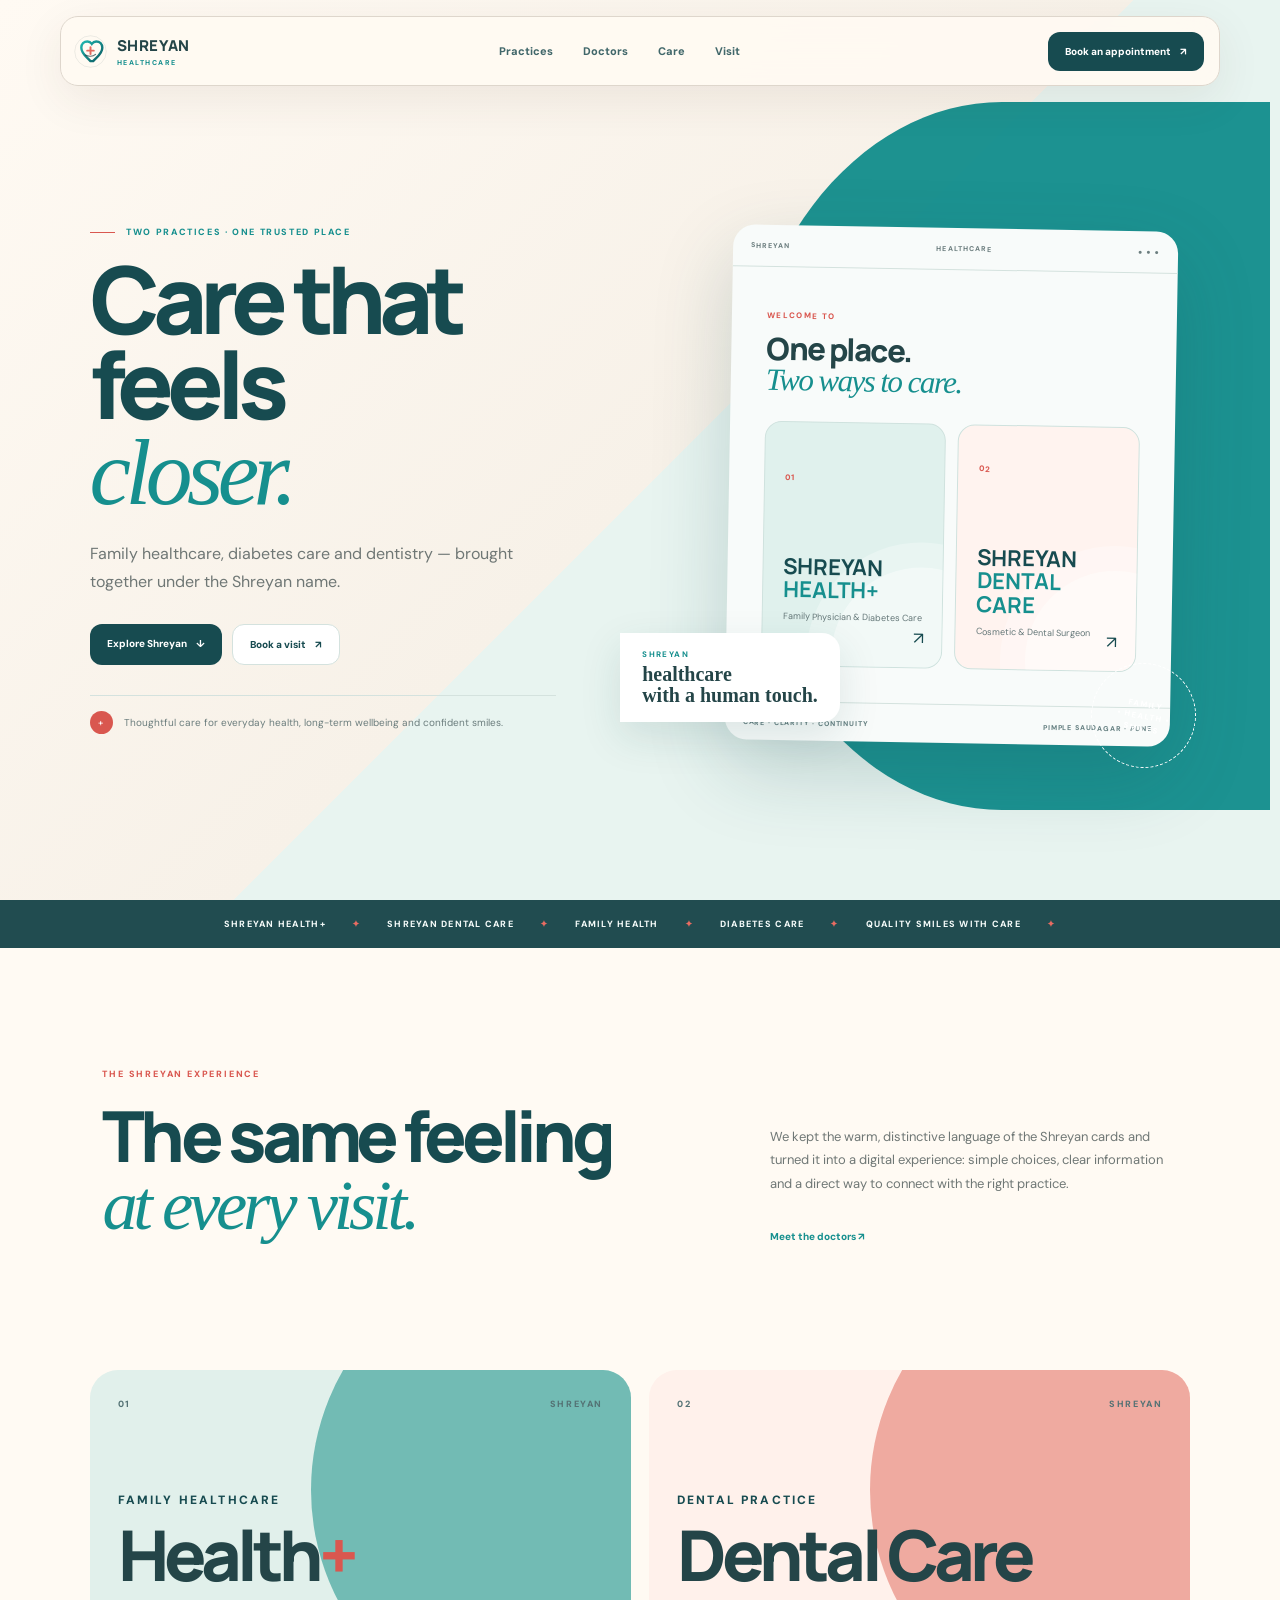
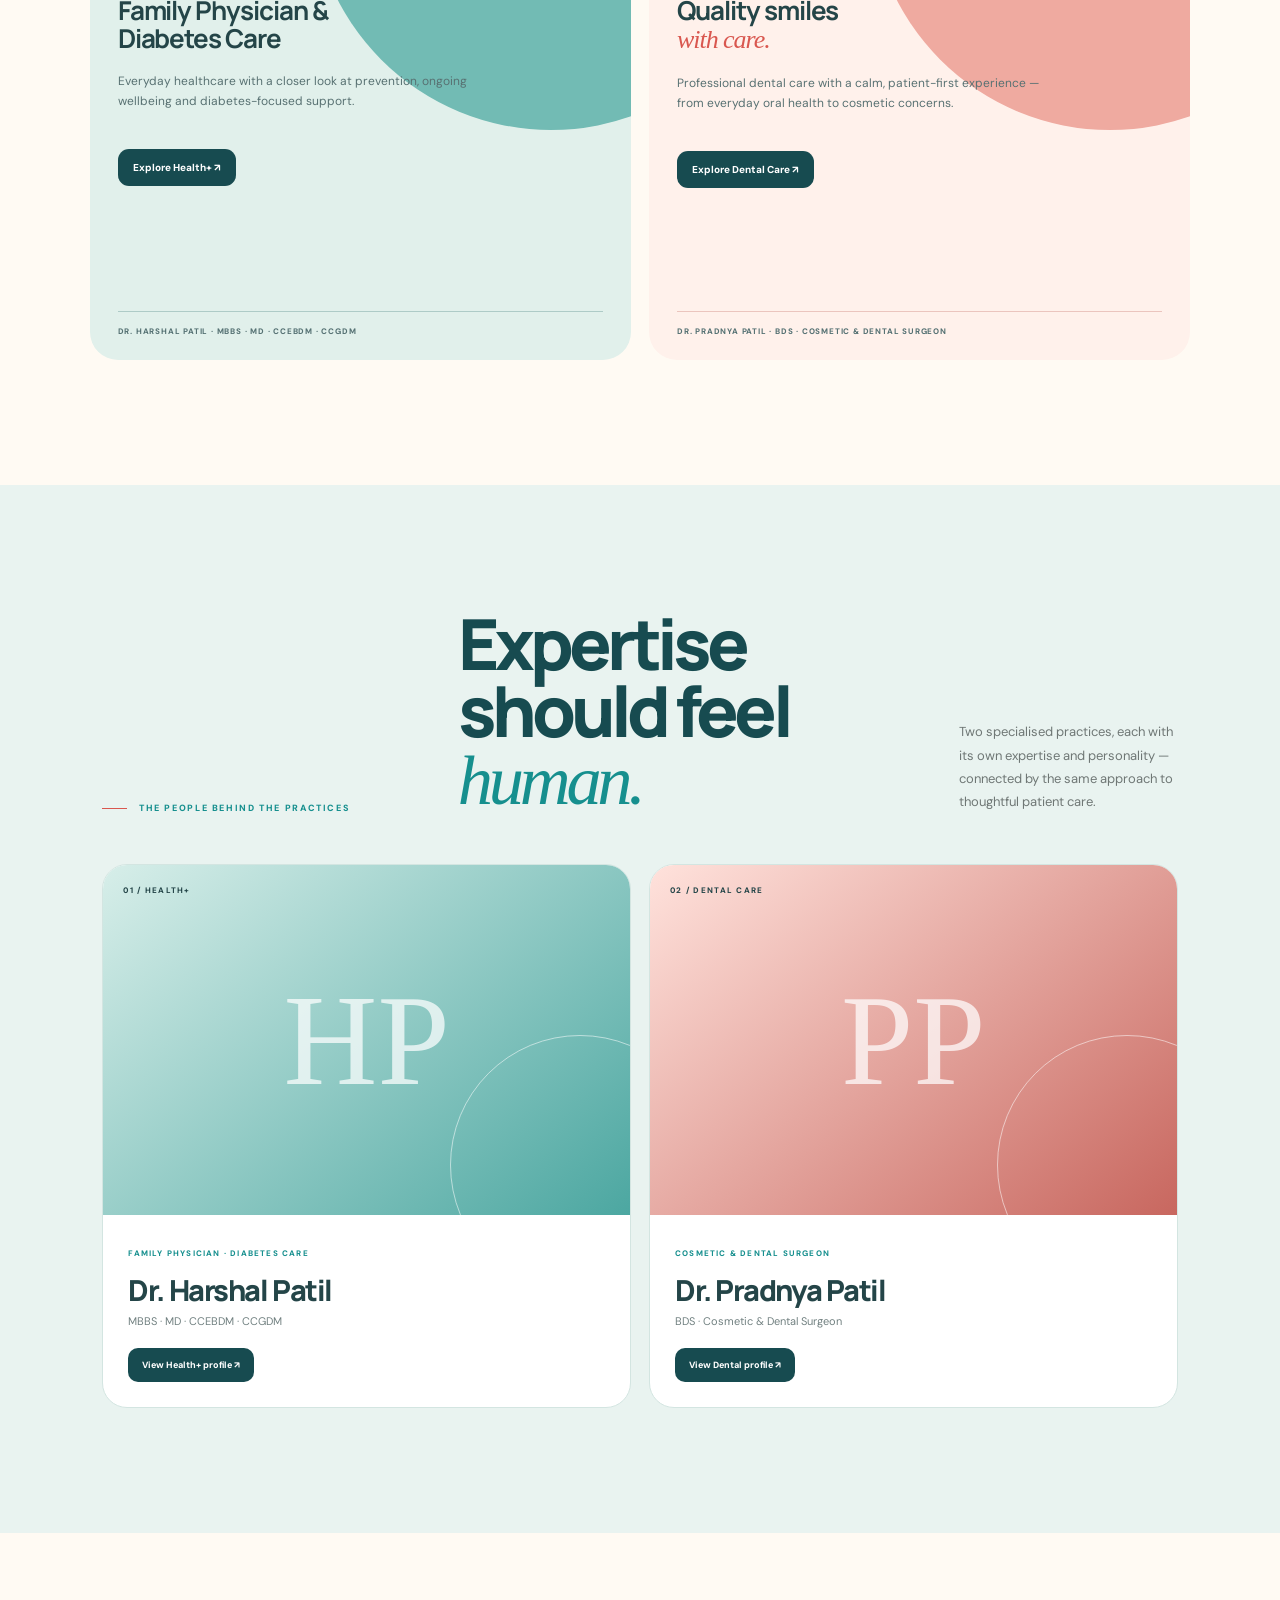
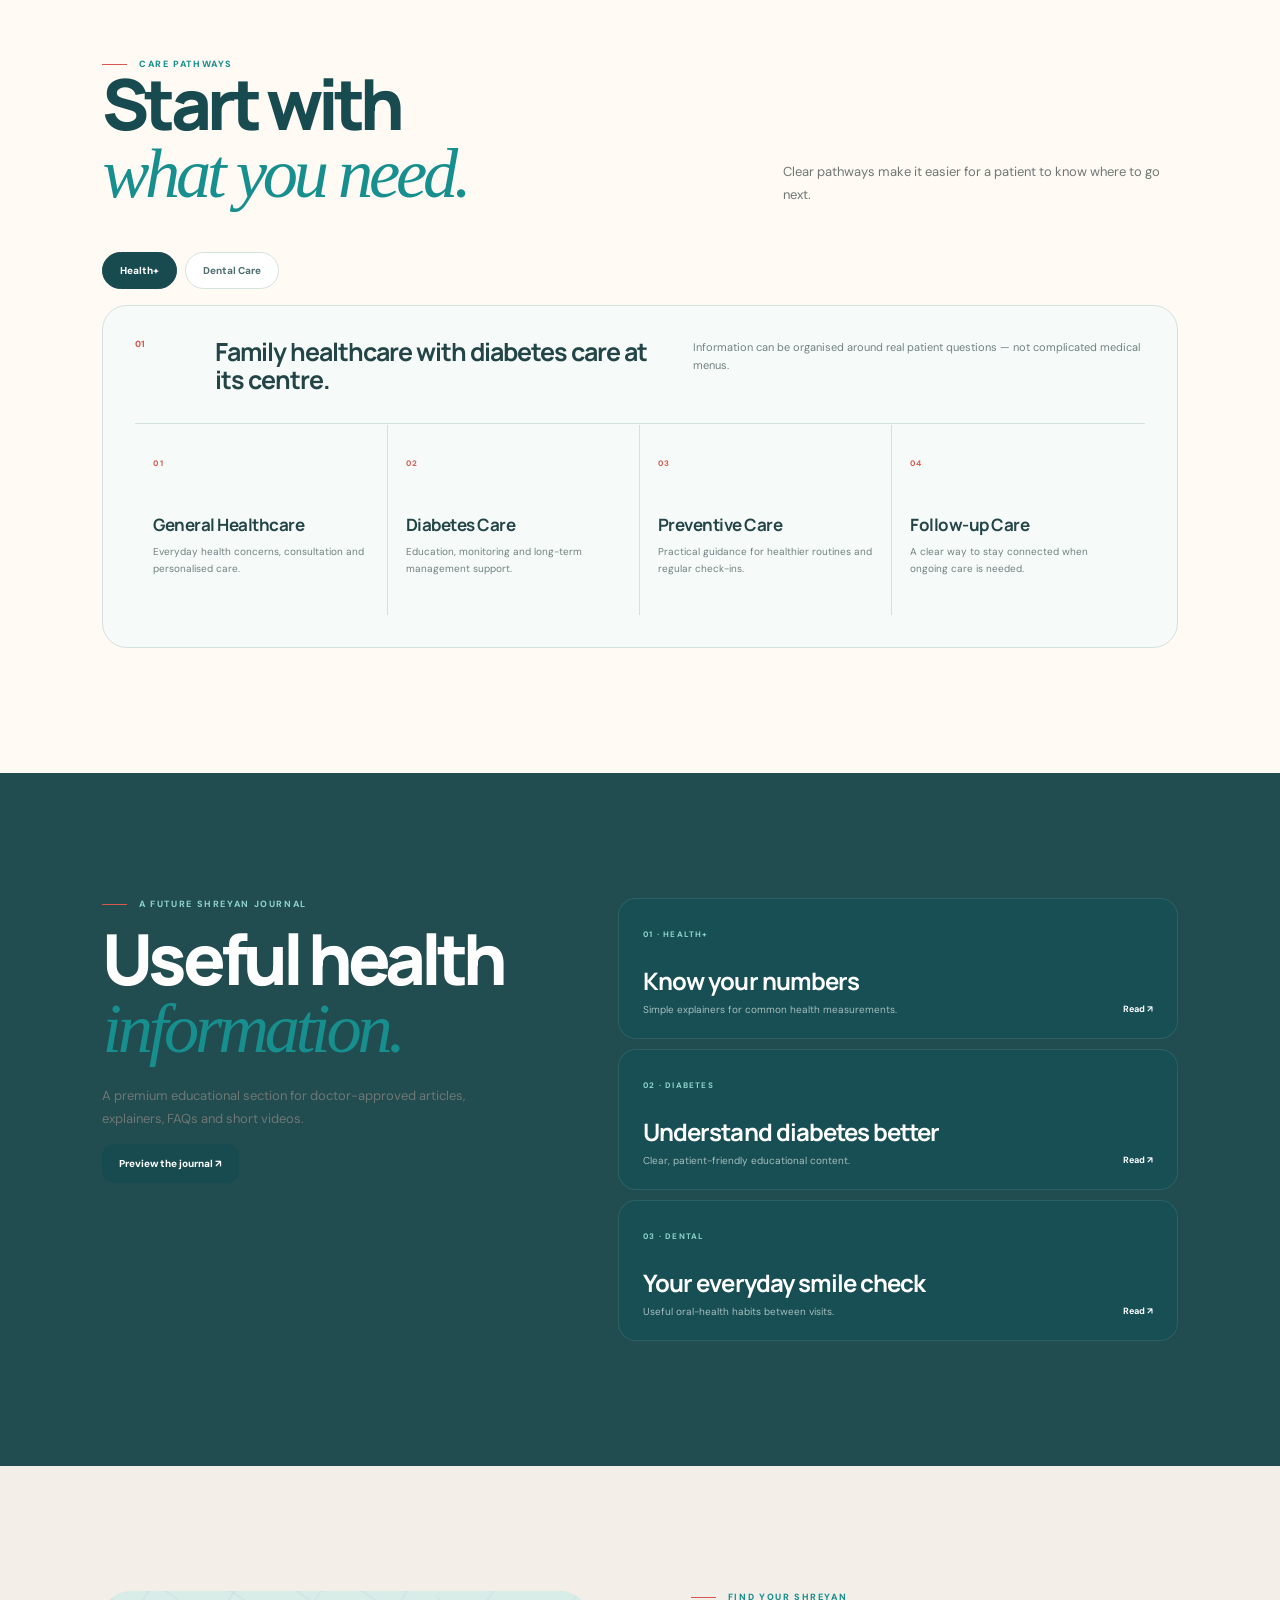
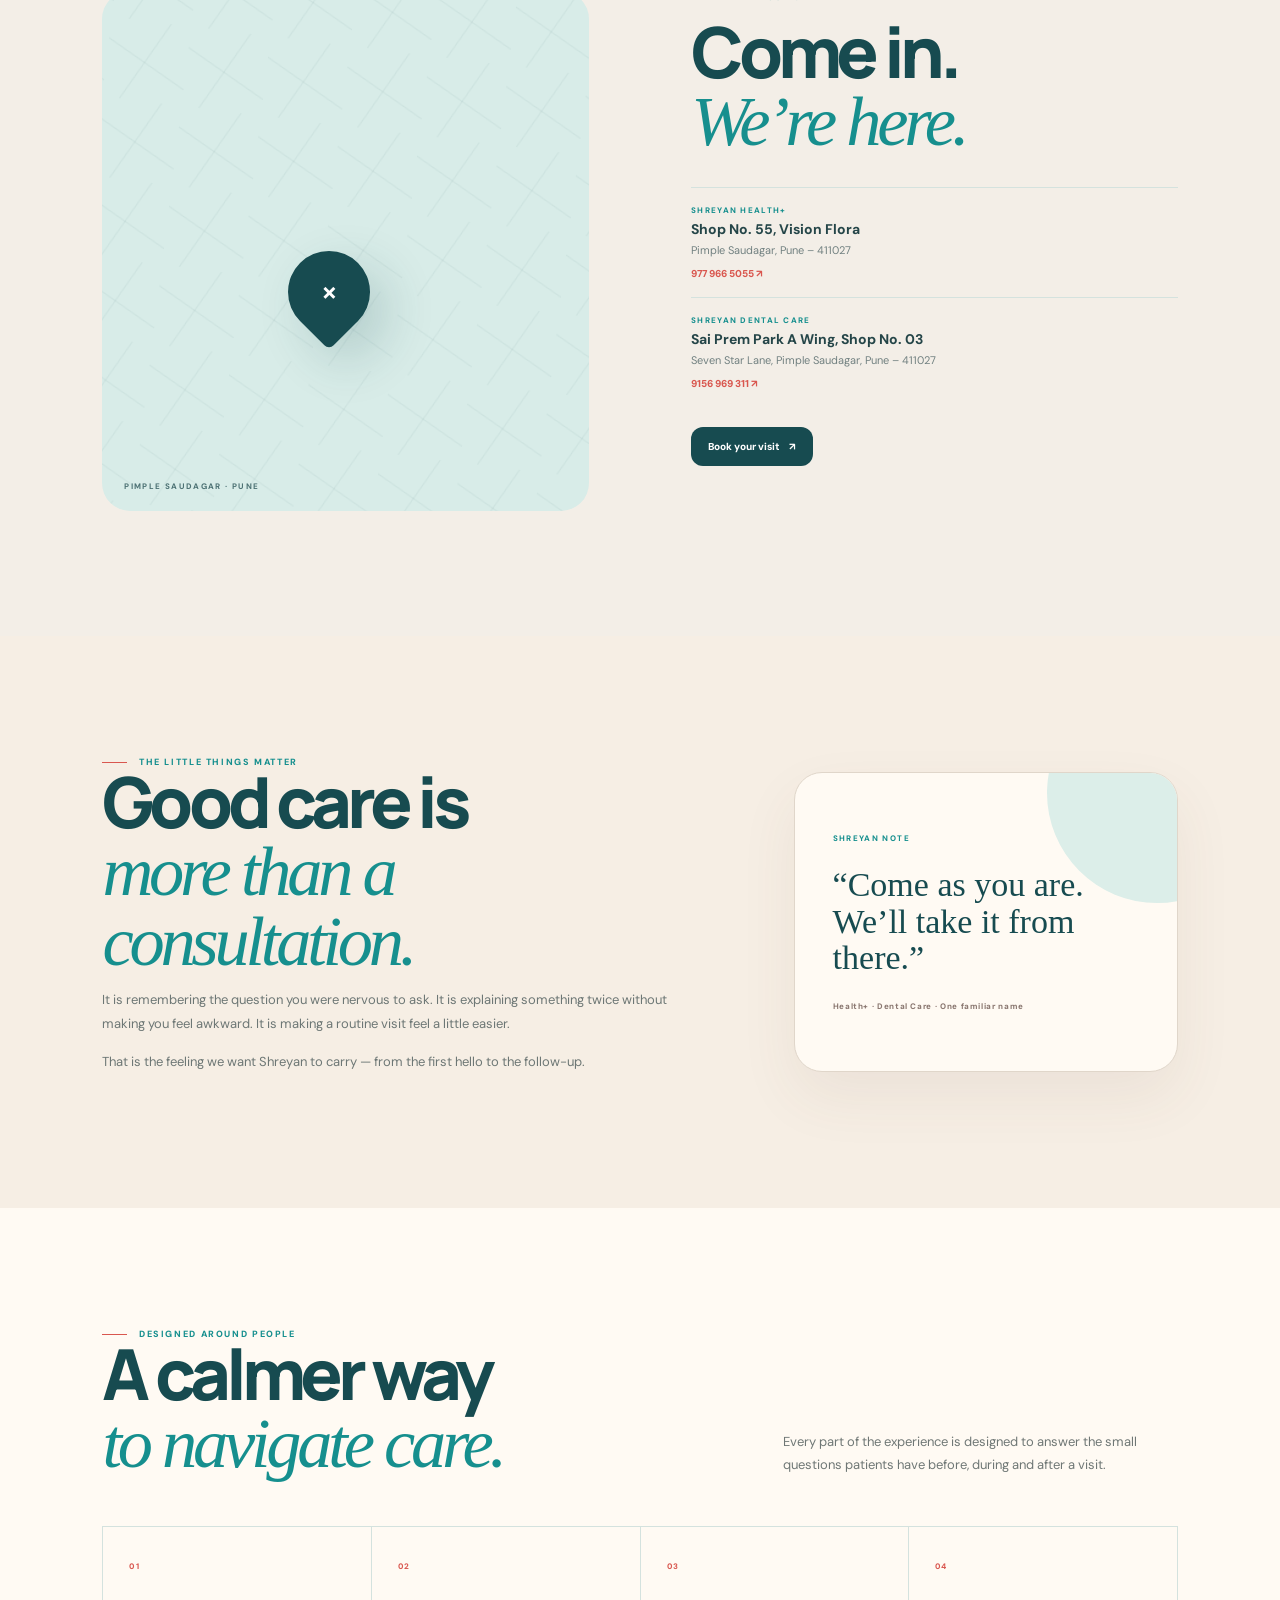
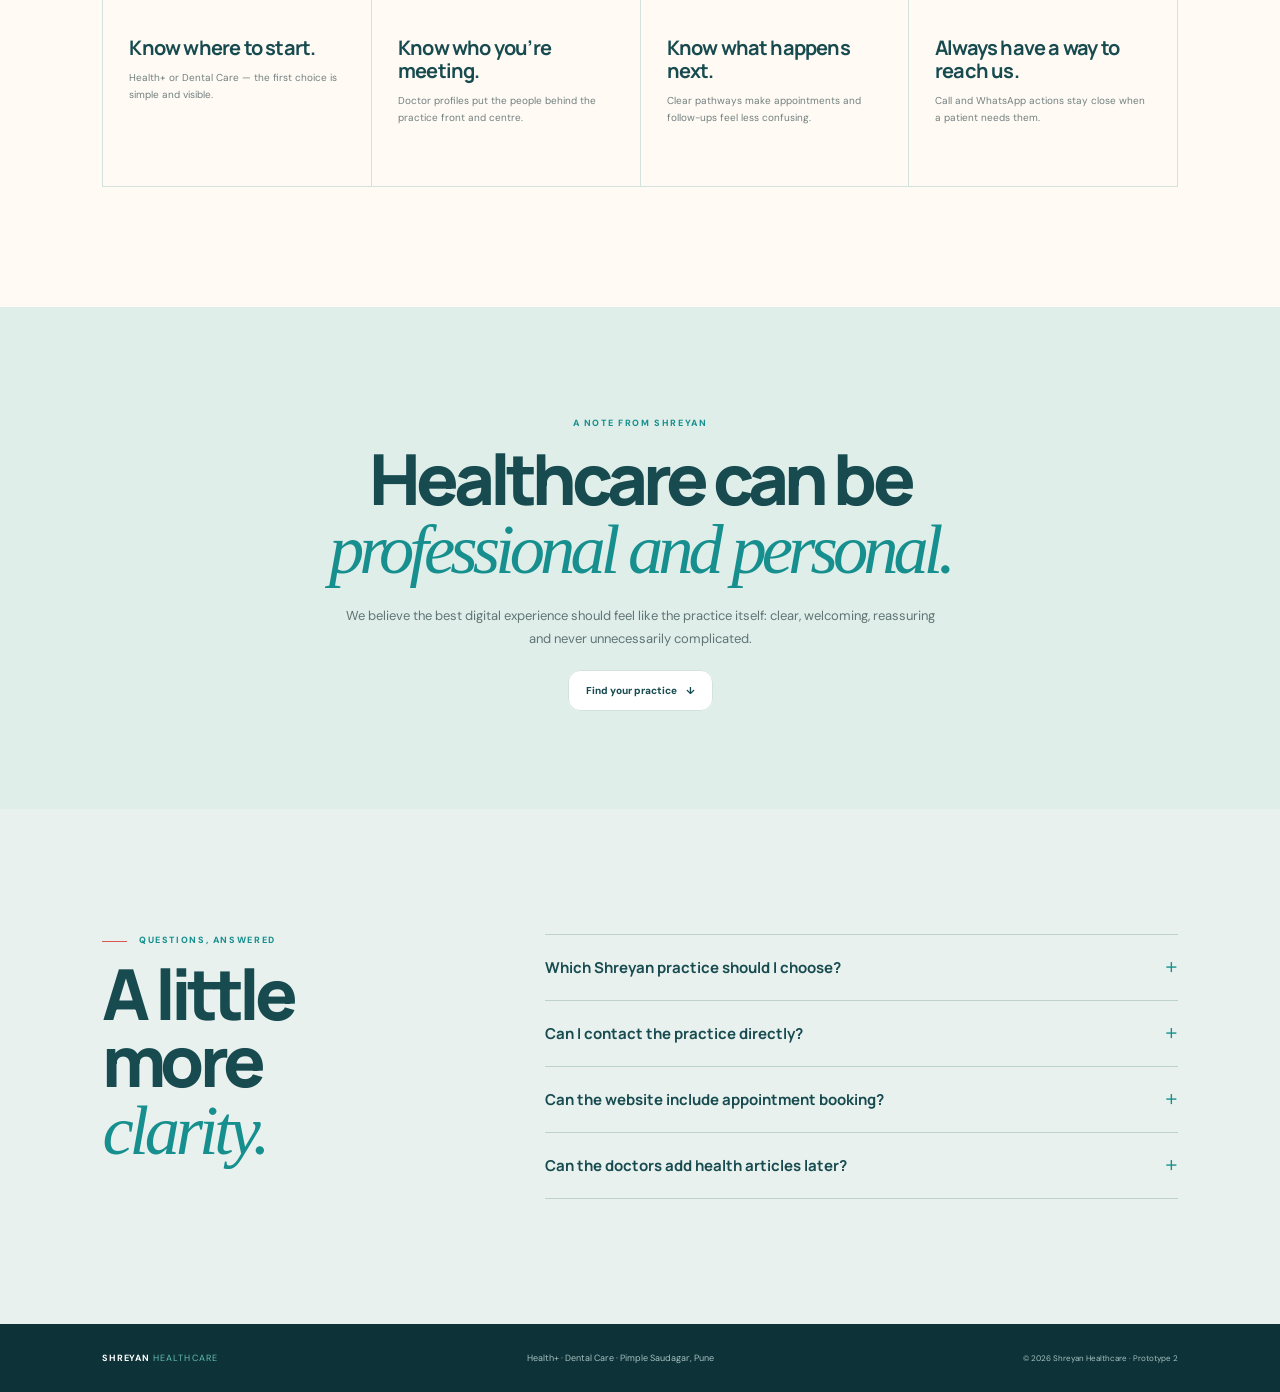
==== index.html @ be86847d "Add files via upload" ====
<!doctype html>
<html lang="en">
<head>
<meta charset="utf-8">
<meta name="viewport" content="width=device-width,initial-scale=1">
<title>Shreyan Healthcare — Health+ & Dental Care</title>
<meta name="description" content="Shreyan Health+ and Shreyan Dental Care — connected care for families.">
<link rel="preconnect" href="https://fonts.googleapis.com">
<link rel="preconnect" href="https://fonts.gstatic.com" crossorigin>
<link href="https://fonts.googleapis.com/css2?family=DM+Sans:wght@400;500;600;700&family=Manrope:wght@500;600;700;800&display=swap" rel="stylesheet">
<link rel="stylesheet" href="styles.css">
<style>
.warm-story{padding:120px 8vw;background:#f6eee4}
.warm-grid{display:grid;grid-template-columns:1.2fr .8fr;gap:9vw;align-items:center;max-width:1200px;margin:auto}
.warm-copy p{max-width:580px;color:#6d7775;font-size:13px;line-height:1.9}
.warm-note{background:#fffaf3;border:1px solid #e0d6ca;border-radius:28px;padding:38px;min-height:300px;display:flex;flex-direction:column;justify-content:center;box-shadow:0 25px 60px #634a3512;position:relative;overflow:hidden}
.warm-note:after{content:"";position:absolute;width:220px;height:220px;border-radius:50%;right:-90px;top:-90px;background:#dceee9}
.warm-note span,.warm-note small{position:relative;z-index:1;font-size:8px;letter-spacing:.17em;font-weight:800;color:var(--teal)}
.warm-note strong{position:relative;z-index:1;font:500 34px/1.08 Georgia,serif;color:var(--deep);margin:24px 0}
.warm-note small{color:#8a7770;letter-spacing:.08em}
.moments{padding:120px 8vw;background:#fffaf3}
.moment-grid{display:grid;grid-template-columns:repeat(4,1fr);margin-top:50px;border-top:1px solid var(--line);border-left:1px solid var(--line)}
.moment{min-height:260px;padding:26px;border-right:1px solid var(--line);border-bottom:1px solid var(--line);transition:.3s}
.moment:hover{background:#f2f8f5;transform:translateY(-4px)}
.moment span{font-size:8px;color:var(--red);font-weight:800;letter-spacing:.15em}
.moment h3{font:700 20px/1.15 Manrope;letter-spacing:-.04em;margin:62px 0 10px;color:var(--deep)}
.moment p{font-size:10px;line-height:1.7;color:var(--muted);margin:0}
.promise{padding:110px 8vw;background:#dfeee9}
.promise-inner{max-width:900px;margin:auto;text-align:center}
.promise h2{font:800 clamp(44px,5.5vw,72px)/.96 Manrope;letter-spacing:-.07em;color:var(--deep);margin:16px 0 20px}
.promise h2 em{font-family:Georgia,serif;font-weight:400;color:var(--teal)}
.promise p{max-width:590px;margin:0 auto 28px;color:#607574;line-height:1.8;font-size:13px}
@media(max-width:900px){.warm-grid,.moment-grid{grid-template-columns:1fr}.moment-grid{border-right:0}.moment{min-height:210px}.moment h3{margin-top:40px}}
@media(max-width:560px){.warm-story,.moments,.promise{padding:85px 6vw}.warm-note{padding:28px}.warm-note strong{font-size:28px}}
</style></head>
<body>
<div class="scrollbar" id="scrollbar"></div>

<header class="nav">
  <a class="brand" href="#home">
    <img src="assets/shreyan-mark.svg" alt="">
    <span><strong>SHREYAN</strong><small>HEALTHCARE</small></span>
  </a>
  <nav class="navlinks">
    <a href="#practices">Practices</a><a href="#about">Doctors</a><a href="#care">Care</a><a href="#visit">Visit</a>
  </nav>
  <button class="navbook" onclick="openBooking()">Book an appointment <span>↗</span></button>
  <button class="hamb" onclick="toggleMenu()">☰</button>
</header>

<main id="home">

<section class="hero">
  <div class="hero-copy reveal">
    <div class="eyebrow"><i></i> TWO PRACTICES · ONE TRUSTED PLACE</div>
    <h1>Care that feels<br><em>closer.</em></h1>
    <p class="hero-lede">Family healthcare, diabetes care and dentistry — brought together under the Shreyan name.</p>
    <div class="hero-actions">
      <a class="btn primary" href="#practices">Explore Shreyan <span>↓</span></a>
      <button class="btn secondary" onclick="openBooking()">Book a visit <span>↗</span></button>
    </div>
    <div class="hero-note"><span>+</span> Thoughtful care for everyday health, long-term wellbeing and confident smiles.</div>
  </div>

  <div class="hero-art reveal">
    <div class="teal-arch"></div>
    <div class="clinic-window">
      <div class="window-top"><span>SHREYAN</span><span>HEALTHCARE</span><span>● ● ●</span></div>
      <div class="window-body">
        <div class="window-heading">
          <small>WELCOME TO</small>
          <h2>One place.<br><em>Two ways to care.</em></h2>
        </div>
        <div class="mini-choice">
          <button onclick="openPractice('health')" class="mini-card health">
            <span class="number">01</span><b>SHREYAN<br><strong>HEALTH+</strong></b>
            <small>Family Physician & Diabetes Care</small><i>↗</i>
          </button>
          <button onclick="openPractice('dental')" class="mini-card dental">
            <span class="number">02</span><b>SHREYAN<br><strong>DENTAL CARE</strong></b>
            <small>Cosmetic & Dental Surgeon</small><i>↗</i>
          </button>
        </div>
      </div>
      <div class="window-foot"><span>CARE · CLARITY · CONTINUITY</span><span>PIMPLE SAUDAGAR · PUNE</span></div>
    </div>
    <div class="arch-label"><span>SHREYAN</span><b>healthcare<br>with a human touch.</b></div>
    <div class="round-stamp">FAMILY<br>• HEALTH •<br>SMILES</div>
  </div>
</section>

<div class="brand-strip">
  <div>SHREYAN HEALTH+</div><b>✦</b><div>SHREYAN DENTAL CARE</div><b>✦</b><div>FAMILY HEALTH</div><b>✦</b><div>DIABETES CARE</div><b>✦</b><div>QUALITY SMILES WITH CARE</div><b>✦</b>
</div>

<section class="intro" id="practices">
  <div class="section-kicker reveal">THE SHREYAN EXPERIENCE</div>
  <div class="intro-grid">
    <h2 class="display reveal">The same feeling<br><em>at every visit.</em></h2>
    <div class="intro-copy reveal">
      <p>We kept the warm, distinctive language of the Shreyan cards and turned it into a digital experience: simple choices, clear information and a direct way to connect with the right practice.</p>
      <a href="#about" class="text-link">Meet the doctors <span>↗</span></a>
    </div>
  </div>
</section>

<section class="practice-section">
  <div class="practice-grid">
    <article class="practice-card health reveal">
      <div class="practice-shape"></div>
      <div class="practice-top"><span>01</span><span>SHREYAN</span></div>
      <div class="practice-content">
        <p class="eyebrow">FAMILY HEALTHCARE</p>
        <h2>Health<span>+</span></h2>
        <h3>Family Physician &amp;<br>Diabetes Care</h3>
        <p>Everyday healthcare with a closer look at prevention, ongoing wellbeing and diabetes-focused support.</p>
        <button class="card-link" onclick="openPractice('health')">Explore Health+ <span>↗</span></button>
      </div>
      <div class="practice-footer">DR. HARSHAL PATIL · MBBS · MD · CCEBDM · CCGDM</div>
    </article>

    <article class="practice-card dental reveal">
      <div class="practice-shape"></div>
      <div class="practice-top"><span>02</span><span>SHREYAN</span></div>
      <div class="practice-content">
        <p class="eyebrow">DENTAL PRACTICE</p>
        <h2>Dental Care</h2>
        <h3>Quality smiles<br><em>with care.</em></h3>
        <p>Professional dental care with a calm, patient-first experience — from everyday oral health to cosmetic concerns.</p>
        <button class="card-link" onclick="openPractice('dental')">Explore Dental Care <span>↗</span></button>
      </div>
      <div class="practice-footer">DR. PRADNYA PATIL · BDS · COSMETIC &amp; DENTAL SURGEON</div>
    </article>
  </div>
</section>

<section class="about" id="about">
  <div class="about-head reveal">
    <div class="eyebrow"><i></i> THE PEOPLE BEHIND THE PRACTICES</div>
    <h2 class="display">Expertise should feel<br><em>human.</em></h2>
    <p>Two specialised practices, each with its own expertise and personality — connected by the same approach to thoughtful patient care.</p>
  </div>
  <div class="doctor-grid">
    <article class="doctor reveal">
      <div class="doctor-art health-art"><span>01 / HEALTH+</span><strong>HP</strong><div class="curve"></div></div>
      <div class="doctor-body">
        <small>FAMILY PHYSICIAN · DIABETES CARE</small>
        <h3>Dr. Harshal Patil</h3>
        <p>MBBS · MD · CCEBDM · CCGDM</p>
        <button onclick="openPractice('health')">View Health+ profile ↗</button>
      </div>
    </article>
    <article class="doctor reveal">
      <div class="doctor-art dental-art"><span>02 / DENTAL CARE</span><strong>PP</strong><div class="curve"></div></div>
      <div class="doctor-body">
        <small>COSMETIC &amp; DENTAL SURGEON</small>
        <h3>Dr. Pradnya Patil</h3>
        <p>BDS · Cosmetic &amp; Dental Surgeon</p>
        <button onclick="openPractice('dental')">View Dental profile ↗</button>
      </div>
    </article>
  </div>
</section>

<section class="care" id="care">
  <div class="section-head reveal">
    <div><div class="eyebrow"><i></i> CARE PATHWAYS</div><h2 class="display">Start with<br><em>what you need.</em></h2></div>
    <p>Clear pathways make it easier for a patient to know where to go next.</p>
  </div>
  <div class="care-tabs reveal">
    <button class="active" onclick="switchCare('health',this)">Health+</button>
    <button onclick="switchCare('dental',this)">Dental Care</button>
  </div>
  <div class="care-panel active" id="healthCare">
    <div class="panel-intro"><span>01</span><h3>Family healthcare with diabetes care at its centre.</h3><p>Information can be organised around real patient questions — not complicated medical menus.</p></div>
    <div class="services">
      <div><b>01</b><h4>General Healthcare</h4><p>Everyday health concerns, consultation and personalised care.</p></div>
      <div><b>02</b><h4>Diabetes Care</h4><p>Education, monitoring and long-term management support.</p></div>
      <div><b>03</b><h4>Preventive Care</h4><p>Practical guidance for healthier routines and regular check-ins.</p></div>
      <div><b>04</b><h4>Follow-up Care</h4><p>A clear way to stay connected when ongoing care is needed.</p></div>
    </div>
  </div>
  <div class="care-panel" id="dentalCare">
    <div class="panel-intro"><span>02</span><h3>Quality smiles with care.</h3><p>A calm digital space for dental treatments, oral-health education and cosmetic concerns.</p></div>
    <div class="services">
      <div><b>01</b><h4>Dental Consultations</h4><p>Professional dental assessment and treatment planning.</p></div>
      <div><b>02</b><h4>Oral Health</h4><p>Simple guidance for hygiene, prevention and everyday care.</p></div>
      <div><b>03</b><h4>Smile Care</h4><p>A dedicated path for patients exploring cosmetic concerns.</p></div>
      <div><b>04</b><h4>Preventive Dentistry</h4><p>Helpful education that encourages proactive dental visits.</p></div>
    </div>
  </div>
</section>

<section class="feature" id="journal">
  <div class="feature-copy reveal">
    <div class="eyebrow"><i></i> A FUTURE SHREYAN JOURNAL</div>
    <h2 class="display">Useful health<br><em>information.</em></h2>
    <p>A premium educational section for doctor-approved articles, explainers, FAQs and short videos.</p>
    <button class="btn primary" onclick="openArticle()">Preview the journal ↗</button>
  </div>
  <div class="journal-stack reveal">
    <article><span>01 · HEALTH+</span><h3>Know your numbers</h3><p>Simple explainers for common health measurements.</p><b>Read ↗</b></article>
    <article><span>02 · DIABETES</span><h3>Understand diabetes better</h3><p>Clear, patient-friendly educational content.</p><b>Read ↗</b></article>
    <article><span>03 · DENTAL</span><h3>Your everyday smile check</h3><p>Useful oral-health habits between visits.</p><b>Read ↗</b></article>
  </div>
</section>

<section class="visit" id="visit">
  <div class="visit-art reveal">
    <div class="map-lines"></div>
    <div class="pin">+</div>
    <div class="map-caption">PIMPLE SAUDAGAR · PUNE</div>
  </div>
  <div class="visit-copy reveal">
    <div class="eyebrow"><i></i> FIND YOUR SHREYAN</div>
    <h2 class="display">Come in.<br><em>We’re here.</em></h2>
    <div class="address-card"><small>SHREYAN HEALTH+</small><strong>Shop No. 55, Vision Flora</strong><span>Pimple Saudagar, Pune – 411027</span><a href="tel:+919779665055">977 966 5055 ↗</a></div>
    <div class="address-card"><small>SHREYAN DENTAL CARE</small><strong>Sai Prem Park A Wing, Shop No. 03</strong><span>Seven Star Lane, Pimple Saudagar, Pune – 411027</span><a href="tel:+919156969311">9156 969 311 ↗</a></div>
    <button class="btn primary" onclick="openBooking()">Book your visit <span>↗</span></button>
  </div>
</section>


<section class="warm-story">
  <div class="warm-grid">
    <div class="warm-copy reveal">
      <div class="eyebrow"><i></i> THE LITTLE THINGS MATTER</div>
      <h2 class="display">Good care is<br><em>more than a consultation.</em></h2>
      <p>It is remembering the question you were nervous to ask. It is explaining something twice without making you feel awkward. It is making a routine visit feel a little easier.</p>
      <p>That is the feeling we want Shreyan to carry — from the first hello to the follow-up.</p>
    </div>
    <div class="warm-note reveal">
      <span>SHREYAN NOTE</span>
      <strong>“Come as you are.<br>We’ll take it from there.”</strong>
      <small>Health+ · Dental Care · One familiar name</small>
    </div>
  </div>
</section>

<section class="moments">
  <div class="section-head reveal">
    <div><div class="eyebrow"><i></i> DESIGNED AROUND PEOPLE</div><h2 class="display">A calmer way<br><em>to navigate care.</em></h2></div>
    <p>Every part of the experience is designed to answer the small questions patients have before, during and after a visit.</p>
  </div>
  <div class="moment-grid">
    <article class="moment reveal"><span>01</span><h3>Know where to start.</h3><p>Health+ or Dental Care — the first choice is simple and visible.</p></article>
    <article class="moment reveal"><span>02</span><h3>Know who you’re meeting.</h3><p>Doctor profiles put the people behind the practice front and centre.</p></article>
    <article class="moment reveal"><span>03</span><h3>Know what happens next.</h3><p>Clear pathways make appointments and follow-ups feel less confusing.</p></article>
    <article class="moment reveal"><span>04</span><h3>Always have a way to reach us.</h3><p>Call and WhatsApp actions stay close when a patient needs them.</p></article>
  </div>
</section>

<section class="promise">
  <div class="promise-inner reveal">
    <div class="eyebrow">A NOTE FROM SHREYAN</div>
    <h2>Healthcare can be<br><em>professional and personal.</em></h2>
    <p>We believe the best digital experience should feel like the practice itself: clear, welcoming, reassuring and never unnecessarily complicated.</p>
    <a href="#visit" class="btn secondary">Find your practice <span>↓</span></a>
  </div>
</section>

<section class="faq">
  <div class="faq-head reveal"><div class="eyebrow"><i></i> QUESTIONS, ANSWERED</div><h2 class="display">A little more<br><em>clarity.</em></h2></div>
  <div class="faq-list reveal">
    <button onclick="faq(this)">Which Shreyan practice should I choose?<span>+</span><p>Choose Health+ for family medicine and diabetes-focused care. Choose Dental Care for dental and cosmetic dental concerns.</p></button>
    <button onclick="faq(this)">Can I contact the practice directly?<span>+</span><p>Yes. The final website can use direct call and WhatsApp buttons so patients can connect without searching for contact details.</p></button>
    <button onclick="faq(this)">Can the website include appointment booking?<span>+</span><p>Yes. This prototype is structured so the booking button can later connect to WhatsApp, a booking system or a clinic-managed appointment form.</p></button>
    <button onclick="faq(this)">Can the doctors add health articles later?<span>+</span><p>Absolutely. The Journal section is designed as a scalable educational area for doctor-approved content.</p></button>
  </div>
</section>

<footer>
  <div><strong>SHREYAN</strong><span> HEALTHCARE</span></div>
  <p>Health+ · Dental Care · Pimple Saudagar, Pune</p>
  <small>© 2026 Shreyan Healthcare · Prototype 2</small>
</footer>
</main>

<div class="modal" id="modal" onclick="if(event.target===this)closeModal()">
  <div class="modal-box">
    <button class="close" onclick="closeModal()">×</button>
    <div id="modalContent"></div>
  </div>
</div>
<div class="toast" id="toast"></div>
<script src="app.js"></script>
</body>
</html>
---- styles.css ----
*{box-sizing:border-box}html{scroll-behavior:smooth}body{margin:0;background:#f8fbfa;color:#123e45;font-family:"DM Sans",sans-serif}button,a{font:inherit}button{cursor:pointer}a{text-decoration:none;color:inherit}:root{--teal:#168f8e;--deep:#174b50;--soft:#dff1ed;--mint:#edf8f5;--red:#d9574f;--ink:#244548;--muted:#718080;--line:#d4e2de;--cream:#fffaf3;--sand:#f5eee5;--paper:#fffdf9}.scrollbar{position:fixed;top:0;left:0;height:3px;width:0;background:var(--red);z-index:100}.nav{position:fixed;z-index:50;top:16px;left:50%;transform:translateX(-50%);width:min(1160px,calc(100% - 28px));height:70px;padding:10px 15px 10px 12px;border:1px solid #d8e8e4;background:#ffffffec;backdrop-filter:blur(18px);border-radius:18px;display:flex;align-items:center;justify-content:space-between;box-shadow:0 14px 45px #164c5014}.brand{display:flex;align-items:center;gap:9px}.brand img{width:35px;height:35px}.brand strong{display:block;font:800 15px Manrope;letter-spacing:.04em}.brand small{display:block;font-size:7px;letter-spacing:.22em;color:var(--teal);font-weight:800;margin-top:2px}.navlinks{display:flex;gap:30px;font-size:11px;font-weight:800;color:#41676a}.navlinks a:hover{color:var(--teal)}.navbook,.btn{border:0;border-radius:12px;padding:13px 17px;font-size:10px;font-weight:800}.navbook{background:var(--deep);color:white}.navbook span,.btn span{margin-left:7px}.hamb{display:none;border:0;background:none;font-size:23px;color:var(--deep)}.hero{min-height:100svh;padding:145px 7vw 85px;display:grid;grid-template-columns:.9fr 1.1fr;gap:5vw;align-items:center;overflow:hidden;background:linear-gradient(135deg,#f9fcfb 45%,#eaf6f3 45%)}.eyebrow{font-size:9px;letter-spacing:.18em;font-weight:800;color:var(--teal)}.eyebrow i{display:inline-block;width:25px;height:1px;background:var(--red);vertical-align:middle;margin-right:8px}.hero h1{font:800 clamp(62px,7.3vw,102px)/.91 Manrope;letter-spacing:-.075em;margin:18px 0 25px;color:var(--deep)}h1 em,.display em{font-family:Georgia,serif;font-weight:400;color:var(--teal);letter-spacing:-.06em}.hero-lede{max-width:510px;color:var(--muted);font-size:16px;line-height:1.75}.hero-actions{display:flex;gap:10px;margin-top:28px;flex-wrap:wrap}.primary{background:var(--deep);color:#fff}.secondary{background:#fff;border:1px solid var(--line);color:var(--deep)}.btn:hover,.navbook:hover{transform:translateY(-2px)}.hero-note{margin-top:30px;border-top:1px solid var(--line);padding-top:15px;max-width:470px;font-size:10px;color:#6b7d7d;line-height:1.6}.hero-note span{display:inline-grid;place-items:center;width:23px;height:23px;border-radius:50%;background:var(--red);color:white;margin-right:8px}.hero-art{height:600px;position:relative}.teal-arch{position:absolute;right:-14%;top:-13%;width:94%;height:118%;background:var(--teal);border-radius:50% 0 0 50%;opacity:.97}.clinic-window{position:absolute;right:3%;top:8%;width:78%;height:515px;background:#f8fbfa;border-radius:22px;box-shadow:0 30px 80px #164c5033;overflow:hidden;transform:rotate(1deg)}.window-top{height:42px;padding:0 18px;display:flex;align-items:center;justify-content:space-between;border-bottom:1px solid var(--line);font-size:7px;letter-spacing:.15em;font-weight:800;color:#6c7e7f}.window-body{padding:35px}.window-heading small{font-size:8px;letter-spacing:.17em;color:var(--red);font-weight:800}.window-heading h2{font:800 31px/.98 Manrope;letter-spacing:-.05em;margin:10px 0 25px}.window-heading h2 em{font-family:Georgia,serif;font-weight:400;color:var(--teal)}.mini-choice{display:grid;grid-template-columns:1fr 1fr;gap:12px}.mini-card{min-height:245px;border:1px solid #cfe2de;border-radius:17px;text-align:left;padding:20px;position:relative;overflow:hidden;color:var(--deep)}.mini-card.health{background:#e0f1ed}.mini-card.dental{background:#fff3ef}.mini-card:before{content:"";position:absolute;width:180px;height:180px;border-radius:50%;right:-70px;bottom:-80px;background:#fff9;box-shadow:0 0 0 25px #fff4}.mini-card .number{font-size:8px;letter-spacing:.15em;color:var(--red);font-weight:800}.mini-card b{display:block;font:700 22px/1.05 Manrope;margin-top:70px;position:relative}.mini-card b strong{color:var(--teal)}.mini-card small{display:block;color:#647778;font-size:9px;line-height:1.4;margin-top:9px;max-width:150px;position:relative}.mini-card i{position:absolute;right:18px;bottom:18px;font-style:normal;font-size:17px}.window-foot{height:42px;padding:0 18px;border-top:1px solid var(--line);display:flex;justify-content:space-between;align-items:center;font-size:7px;letter-spacing:.12em;font-weight:800;color:#668082}.arch-label{position:absolute;left:0;bottom:58px;background:#fff;border-radius:0 18px 18px 0;padding:16px 22px;box-shadow:0 15px 40px #164c5020}.arch-label span{display:block;color:var(--teal);font-size:8px;letter-spacing:.18em;font-weight:800}.arch-label b{display:block;font:600 20px/1.05 Georgia,serif;margin-top:5px}.round-stamp{position:absolute;right:-1%;bottom:12px;width:105px;height:105px;border:1px dashed #fff;border-radius:50%;display:grid;place-items:center;text-align:center;color:#fff;font-size:8px;line-height:1.5;letter-spacing:.13em;font-weight:800;transform:rotate(11deg)}.brand-strip{background:var(--deep);color:#f5fbfa;display:flex;gap:26px;align-items:center;justify-content:center;flex-wrap:wrap;padding:18px 25px;font-size:9px;font-weight:800;letter-spacing:.14em}.brand-strip b{color:#e86c62}.intro{padding:120px 8vw 80px;background:#fff}.section-kicker{font-size:9px;letter-spacing:.2em;color:var(--red);font-weight:800}.intro-grid{display:grid;grid-template-columns:1.15fr .85fr;gap:9vw;margin-top:22px}.display{font:800 clamp(46px,5.5vw,72px)/.95 Manrope;letter-spacing:-.07em;margin:0;color:var(--deep)}.intro-copy{padding-top:10px;max-width:470px}.intro-copy p,.about-head>p,.section-head>p,.feature-copy>p,.visit-copy>p{color:var(--muted);line-height:1.8;font-size:13px}.text-link{display:inline-block;margin-top:22px;color:var(--teal);font-size:10px;font-weight:800}.practice-section{padding:45px 7vw 125px;background:#fff}.practice-grid{display:grid;grid-template-columns:1fr 1fr;gap:18px}.practice-card{min-height:590px;border-radius:28px;position:relative;overflow:hidden;padding:28px;isolation:isolate}.practice-card.health{background:#dff1ed}.practice-card.dental{background:#fff0ec}.practice-shape{position:absolute;z-index:-1;width:480px;height:480px;border-radius:50%;right:-160px;top:-120px;background:#72bbb4}.dental .practice-shape{background:#efaaa0}.practice-top{display:flex;justify-content:space-between;font-size:9px;font-weight:800;letter-spacing:.18em;color:#547274}.practice-content{position:relative;max-width:430px;margin-top:80px}.practice-content .eyebrow{color:var(--deep)}.practice-content h2{font:800 70px/.9 Manrope;letter-spacing:-.07em;margin:12px 0 10px}.health .practice-content h2 span{color:var(--red)}.practice-content h3{font:700 26px/1.1 Manrope;letter-spacing:-.04em;margin:0 0 18px}.practice-content h3 em{font-family:Georgia,serif;color:var(--red);font-weight:400}.practice-content>p{color:#587172;line-height:1.7;font-size:12px;max-width:370px}.card-link{margin-top:25px;border:0;background:var(--deep);color:white;border-radius:11px;padding:12px 15px;font-size:10px;font-weight:800}.practice-footer{position:absolute;left:28px;right:28px;bottom:24px;padding-top:14px;border-top:1px solid #7da7a380;font-size:8px;letter-spacing:.1em;font-weight:800;color:#557173}.dental .practice-footer{border-color:#d79a9280}.about{padding:125px 8vw;background:#eaf5f2}.about-head{display:grid;grid-template-columns:1fr 1.5fr .75fr;gap:5vw;align-items:end;margin-bottom:50px}.about-head>p{margin:0}.doctor-grid{display:grid;grid-template-columns:1fr 1fr;gap:18px}.doctor{background:#fff;border:1px solid #d3e5e1;border-radius:25px;overflow:hidden}.doctor-art{height:350px;position:relative;display:grid;place-items:center;overflow:hidden}.doctor-art span{position:absolute;left:20px;top:20px;font-size:8px;letter-spacing:.16em;font-weight:800}.doctor-art strong{font:500 130px Georgia;color:#ffffffb8}.health-art{background:linear-gradient(140deg,#d7eee9,#4ca7a1)}.dental-art{background:linear-gradient(140deg,#ffe2dc,#c8675f)}.curve{position:absolute;width:260px;height:260px;border:1px solid #fff8;border-radius:50%;right:-80px;bottom:-80px}.doctor-body{padding:25px}.doctor-body small{font-size:8px;letter-spacing:.15em;color:var(--teal);font-weight:800}.doctor-body h3{font:800 29px Manrope;letter-spacing:-.05em;margin:9px 0 4px}.doctor-body p{margin:0;color:var(--muted);font-size:11px}.doctor-body button{margin-top:20px;background:var(--deep);color:#fff;border:0;border-radius:10px;padding:11px 14px;font-size:9px;font-weight:800}.care{padding:125px 8vw;background:#fff}.section-head{display:grid;grid-template-columns:1.2fr .8fr;gap:7vw;align-items:end}.section-head>p{max-width:390px;margin:0}.care-tabs{display:flex;gap:8px;margin:45px 0 16px}.care-tabs button{border:1px solid var(--line);background:#fff;border-radius:999px;padding:11px 17px;font-size:10px;font-weight:800;color:#527073}.care-tabs button.active{background:var(--deep);color:#fff;border-color:var(--deep)}.care-panel{display:none;border:1px solid var(--line);border-radius:25px;padding:32px;background:#f6fbf9}.care-panel.active{display:block}.panel-intro{display:grid;grid-template-columns:55px 1fr 1fr;gap:25px;align-items:start;padding-bottom:28px;border-bottom:1px solid var(--line)}.panel-intro>span{color:var(--red);font-size:9px;font-weight:800}.panel-intro h3{font:700 25px/1.15 Manrope;letter-spacing:-.04em;margin:0}.panel-intro p{font-size:11px;line-height:1.7;color:var(--muted);margin:0}.services{display:grid;grid-template-columns:repeat(4,1fr);margin-top:1px}.services>div{padding:25px 18px;border-right:1px solid var(--line);min-height:190px}.services>div:last-child{border-right:0}.services b{font-size:8px;color:var(--red);letter-spacing:.15em}.services h4{font:700 17px Manrope;margin:42px 0 8px;letter-spacing:-.03em}.services p{font-size:10px;color:var(--muted);line-height:1.65;margin:0}.feature{padding:125px 8vw;background:var(--deep);color:#fff;display:grid;grid-template-columns:.85fr 1.15fr;gap:8vw}.feature-copy .eyebrow{color:#8bd2c9}.feature-copy .display{color:#fff;margin:15px 0 22px}.feature-copy>p{color:#a9c1c0;max-width:430px}.journal-stack{display:grid;gap:10px}.journal-stack article{background:#174f55;border:1px solid #ffffff18;border-radius:18px;padding:22px 24px;position:relative;transition:.25s}.journal-stack article:hover{transform:translateX(7px);background:#1a5b61}.journal-stack span{font-size:8px;letter-spacing:.15em;color:#8bd2c9;font-weight:800}.journal-stack h3{font:700 24px Manrope;letter-spacing:-.04em;margin:22px 0 6px}.journal-stack p{margin:0;color:#a6bdbc;font-size:10px}.journal-stack b{position:absolute;right:24px;bottom:23px;font-size:9px}.visit{padding:125px 8vw;background:#f3f7f4;display:grid;grid-template-columns:1fr 1fr;gap:8vw}.visit-art{min-height:520px;background:#d8ece8;border-radius:28px;position:relative;overflow:hidden}.map-lines{position:absolute;inset:-20%;background-image:linear-gradient(28deg,transparent 47%,#164c5010 48%,transparent 49%),linear-gradient(118deg,transparent 48%,#164c5010 49%,transparent 50%);background-size:80px 80px;transform:rotate(7deg)}.pin{position:absolute;left:50%;top:50%;transform:translate(-50%,-50%);width:82px;height:82px;background:var(--deep);color:#fff;border-radius:50% 50% 50% 8%;rotate:-45deg;display:grid;place-items:center;font:700 31px Manrope;box-shadow:0 25px 50px #164c5030}.pin::first-letter{rotate:45deg}.map-caption{position:absolute;bottom:20px;left:22px;font-size:8px;letter-spacing:.17em;font-weight:800;color:#4d7274}.visit-copy .display{margin:15px 0 32px}.address-card{border-top:1px solid var(--line);padding:17px 0;display:grid;grid-template-columns:1fr;gap:5px}.address-card small{font-size:8px;letter-spacing:.16em;color:var(--teal);font-weight:800}.address-card strong{font-size:14px}.address-card span{font-size:11px;color:var(--muted)}.address-card a{font-size:10px;color:var(--red);font-weight:800;margin-top:5px}.visit-copy>.btn{margin-top:20px}.faq{padding:125px 8vw;background:#e8f2ef;display:grid;grid-template-columns:.7fr 1.3fr;gap:8vw}.faq-list{border-top:1px solid #bdd2cd}.faq-list button{position:relative;width:100%;text-align:left;border:0;border-bottom:1px solid #bdd2cd;background:transparent;padding:22px 45px 22px 0;font:700 15px Manrope;color:var(--deep)}.faq-list button>span{position:absolute;right:0;top:17px;font-size:22px;font-weight:400;color:var(--teal)}.faq-list p{display:none;margin:0 0 5px;max-width:650px;font:400 11px/1.7 "DM Sans";color:var(--muted)}.faq-list button.open p{display:block}.faq-list button.open>span{rotate:45deg}.faq-head .display{margin-top:14px}footer{padding:28px 8vw;background:#0d3339;color:#a7c0bf;display:flex;align-items:center;justify-content:space-between;gap:20px;font-size:9px}footer strong{color:white;letter-spacing:.08em}footer span{color:#64bbb3;letter-spacing:.13em}footer p{margin:0}footer small{font-size:8px}.modal{position:fixed;inset:0;background:#0b3039b8;backdrop-filter:blur(8px);z-index:100;display:none;align-items:center;justify-content:center;padding:20px}.modal.show{display:flex}.modal-box{position:relative;width:min(620px,100%);max-height:90vh;overflow:auto;background:#fff;border-radius:25px;padding:38px;box-shadow:0 35px 100px #061f2433}.close{position:absolute;right:17px;top:14px;border:0;background:#edf5f3;width:35px;height:35px;border-radius:50%;font-size:23px;color:var(--deep)}.modal-box h2{font:800 40px/.98 Manrope;letter-spacing:-.06em;margin:13px 0}.modal-box h2 em{font-family:Georgia,serif;color:var(--teal);font-weight:400}.modal-box>div>p{color:var(--muted);font-size:12px;line-height:1.7}.modal-actions{display:flex;gap:8px;flex-wrap:wrap;margin-top:24px}.modal-actions a{padding:12px 15px;border-radius:10px;background:var(--deep);color:#fff;font-size:10px;font-weight:800}.modal-actions a.alt{background:#e8f3f0;color:var(--deep)}.modal-list{display:grid;gap:8px;margin-top:20px}.modal-list div{padding:13px 15px;background:#f2f8f6;border-radius:12px;font-size:10px;color:#657979;line-height:1.5}.modal-list b{display:block;color:var(--deep);font-size:10px;margin-bottom:3px}.toast{position:fixed;z-index:110;left:50%;bottom:24px;transform:translate(-50%,20px);background:var(--deep);color:#fff;padding:12px 16px;border-radius:10px;font-size:10px;opacity:0;pointer-events:none;transition:.25s}.toast.show{opacity:1;transform:translate(-50%,0)}.reveal{opacity:0;transform:translateY(22px);transition:.7s ease}.reveal.visible{opacity:1;transform:none}.btn,.navbook,.card-link,.doctor-body button,.care-tabs button{transition:.2s ease}@media(max-width:900px){.navlinks{display:none}.navbook{display:none}.hamb{display:block}.hero{grid-template-columns:1fr;padding:130px 6vw 70px;background:#f8fbfa}.hero-art{height:520px}.teal-arch{right:-25%;width:110%;height:110%}.clinic-window{right:5%;width:84%;height:445px}.window-body{padding:24px}.mini-card{min-height:200px}.mini-card b{margin-top:45px}.intro-grid,.practice-grid,.doctor-grid,.section-head,.feature,.visit,.faq{grid-template-columns:1fr}.about-head{grid-template-columns:1fr;gap:16px}.services{grid-template-columns:1fr 1fr}.services>div:nth-child(2){border-right:0}.services>div:nth-child(-n+2){border-bottom:1px solid var(--line)}.panel-intro{grid-template-columns:40px 1fr}.panel-intro p{grid-column:2}.faq{gap:40px}.feature{gap:45px}footer{flex-wrap:wrap}}@media(max-width:560px){.nav{top:10px;width:calc(100% - 18px)}.hero{padding:115px 5vw 55px}.hero h1{font-size:60px}.hero-lede{font-size:14px}.hero-art{height:430px}.clinic-window{width:90%;height:375px;right:0}.window-top{height:34px}.window-body{padding:18px}.window-heading h2{font-size:23px;margin-bottom:15px}.mini-choice{gap:7px}.mini-card{min-height:178px;padding:13px}.mini-card b{font-size:15px;margin-top:35px}.mini-card small{font-size:7px}.window-foot{font-size:5px;height:33px}.arch-label{bottom:27px;padding:11px 15px}.arch-label b{font-size:15px}.round-stamp{width:75px;height:75px;font-size:6px}.brand-strip{justify-content:flex-start;overflow:hidden;white-space:nowrap;flex-wrap:nowrap;font-size:7px;gap:15px}.intro,.about,.care,.feature,.visit,.faq{padding:85px 6vw}.practice-section{padding:20px 5vw 85px}.practice-card{min-height:520px;padding:22px}.practice-content{margin-top:60px}.practice-content h2{font-size:55px}.practice-content h3{font-size:21px}.practice-footer{left:22px;right:22px}.display{font-size:45px}.services{grid-template-columns:1fr}.services>div{border-right:0!important;border-bottom:1px solid var(--line)!important}.services>div:last-child{border-bottom:0!important}.doctor-art{height:270px}.doctor-art strong{font-size:100px}.modal-box{padding:28px 22px}.modal-box h2{font-size:33px}footer{padding:25px 6vw;display:grid}}
body{background:var(--sand);color:var(--ink)}
.hero{background:linear-gradient(135deg,#fffaf3 0%,#f7f1e8 52%,#e8f4f0 52%,#e8f4f0 100%)}
.nav{background:#fffaf3ec;border-color:#ded6cc;box-shadow:0 14px 45px #4c382414}
.hero-lede,.intro-copy p,.about-head>p,.section-head>p,.feature-copy>p,.visit-copy>p{color:#6f7775}
.intro,.practice-section,.care{background:#fffaf3}
.practice-card.health{background:#e1f0eb}
.practice-card.dental{background:#fff1eb}
.about{background:#e9f3f0}
.visit{background:#f3eee7}
.faq{background:#e8f1ee}
.brand-strip{background:#214c50}
.feature{background:#214c50}
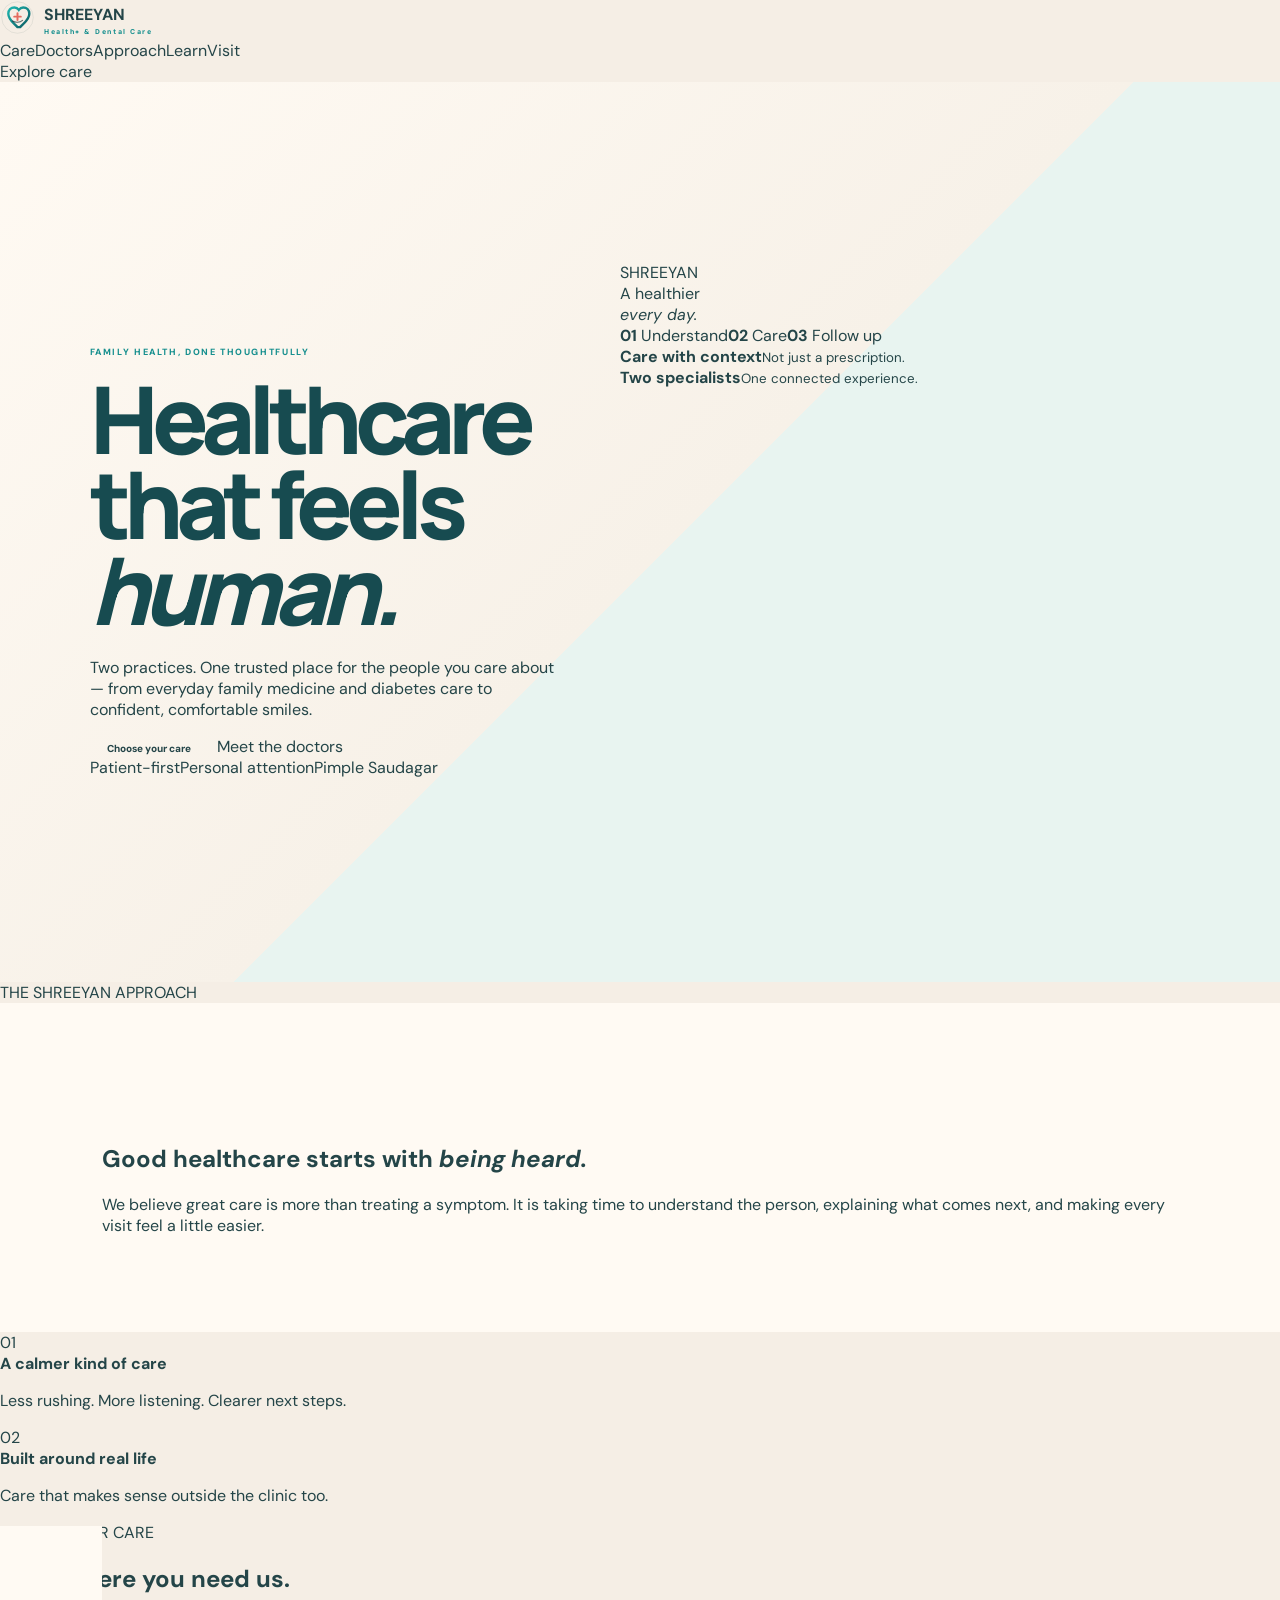
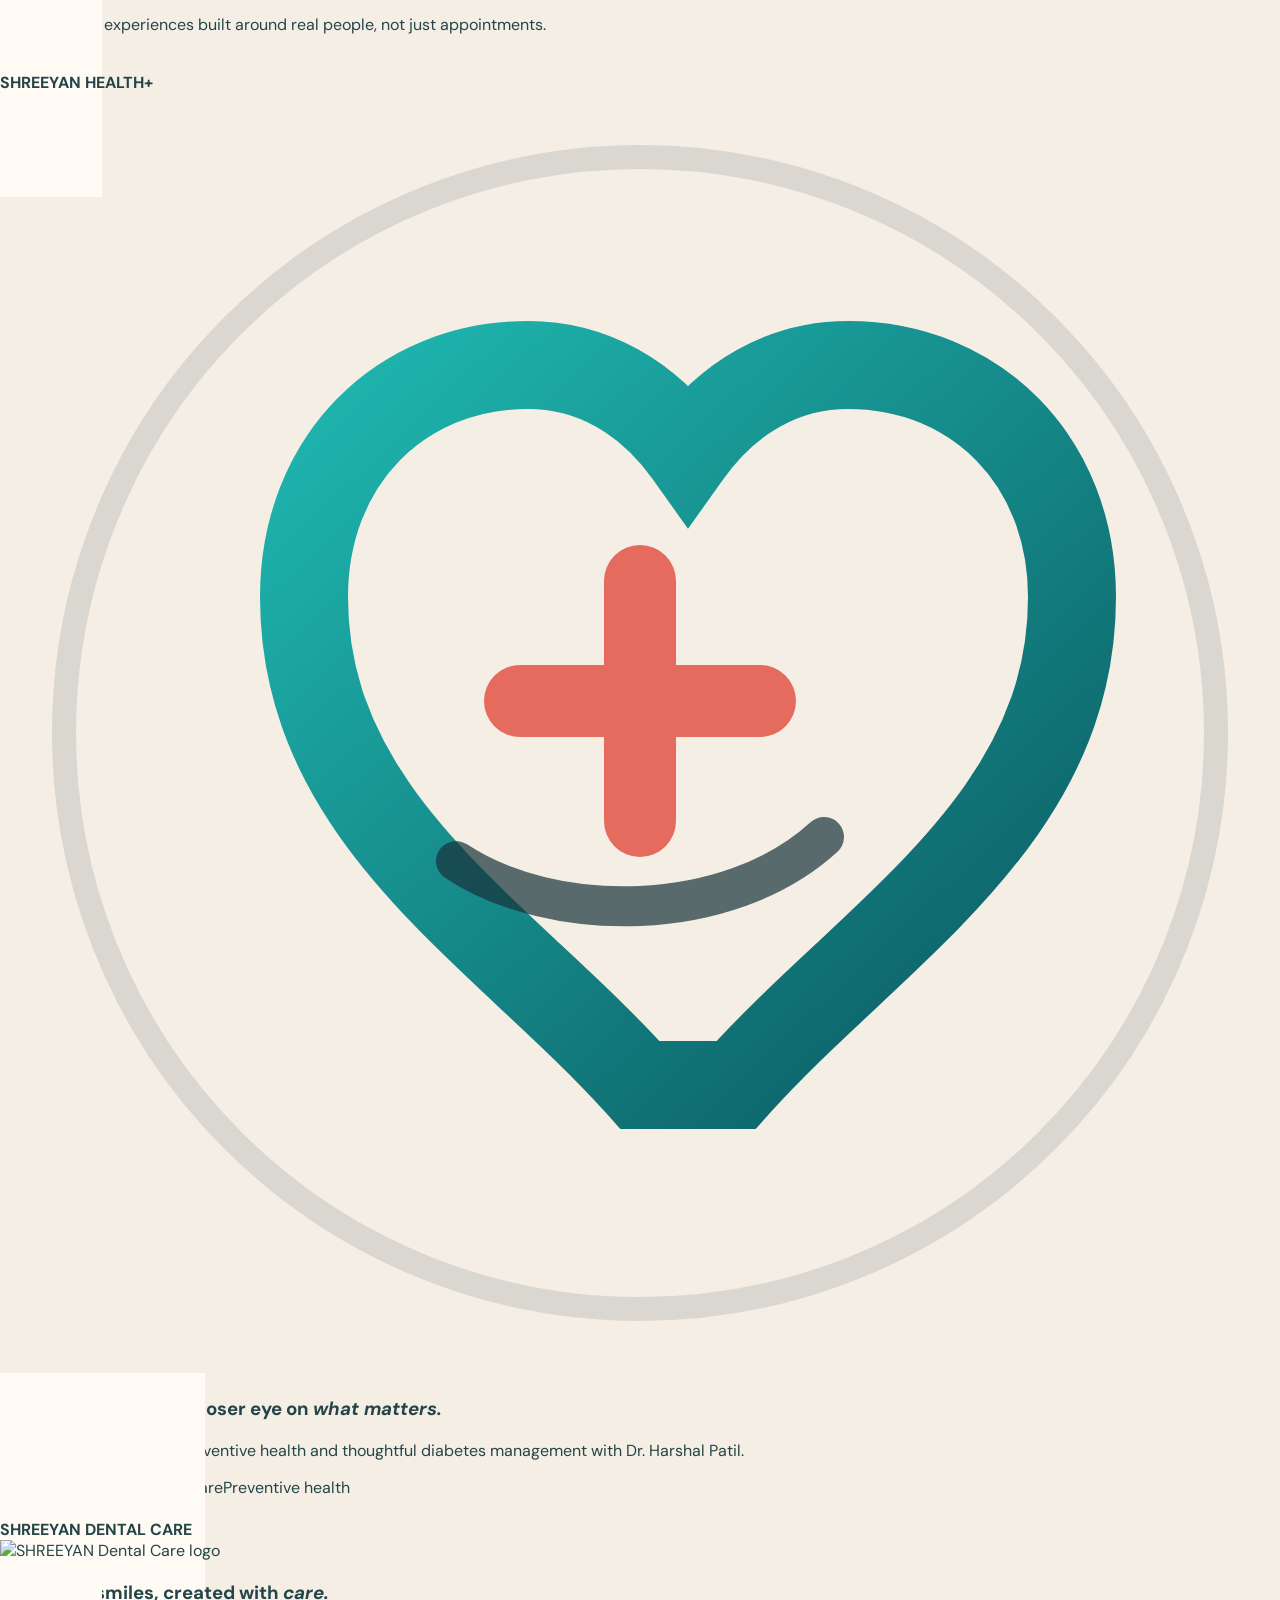
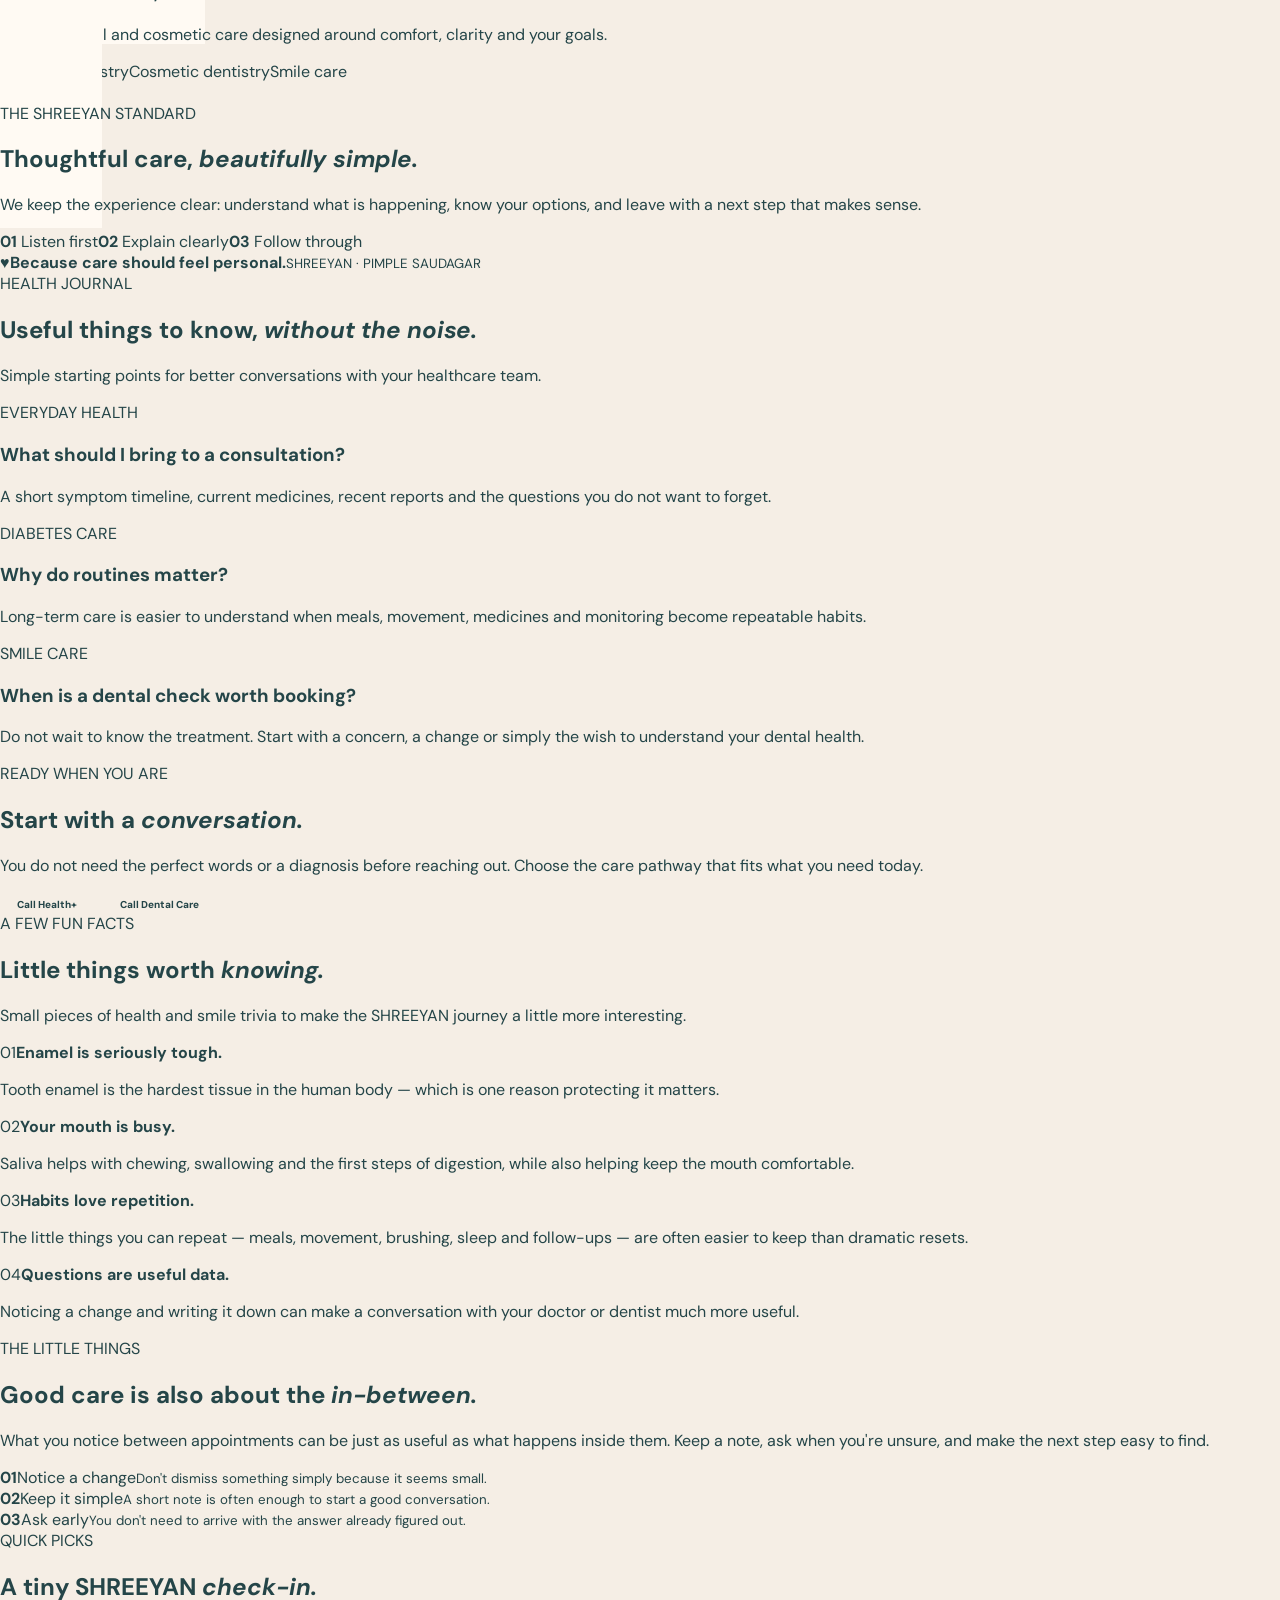
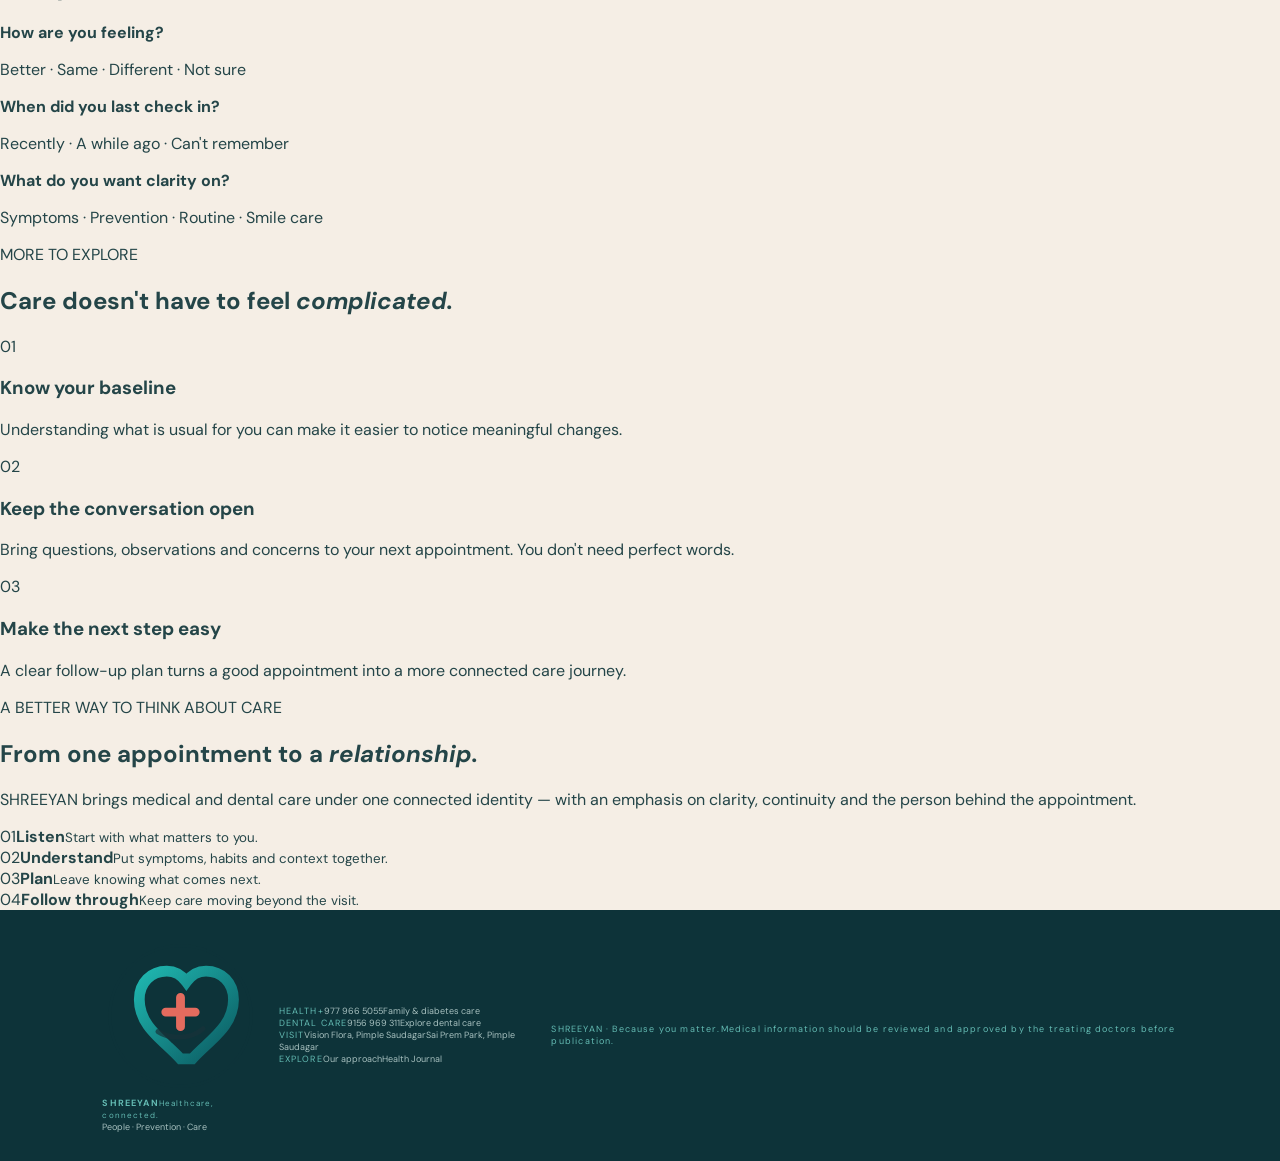
==== commit f66ac6a5: "Update SHREEYAN main homepage to longer V4" ====
--- a/index.html
+++ b/index.html
@@ -1,288 +1,14 @@
-<!doctype html>
-<html lang="en">
-<head>
-<meta charset="utf-8">
-<meta name="viewport" content="width=device-width,initial-scale=1">
-<title>Shreyan Healthcare — Health+ & Dental Care</title>
-<meta name="description" content="Shreyan Health+ and Shreyan Dental Care — connected care for families.">
-<link rel="preconnect" href="https://fonts.googleapis.com">
-<link rel="preconnect" href="https://fonts.gstatic.com" crossorigin>
-<link href="https://fonts.googleapis.com/css2?family=DM+Sans:wght@400;500;600;700&family=Manrope:wght@500;600;700;800&display=swap" rel="stylesheet">
-<link rel="stylesheet" href="styles.css">
-<style>
-.warm-story{padding:120px 8vw;background:#f6eee4}
-.warm-grid{display:grid;grid-template-columns:1.2fr .8fr;gap:9vw;align-items:center;max-width:1200px;margin:auto}
-.warm-copy p{max-width:580px;color:#6d7775;font-size:13px;line-height:1.9}
-.warm-note{background:#fffaf3;border:1px solid #e0d6ca;border-radius:28px;padding:38px;min-height:300px;display:flex;flex-direction:column;justify-content:center;box-shadow:0 25px 60px #634a3512;position:relative;overflow:hidden}
-.warm-note:after{content:"";position:absolute;width:220px;height:220px;border-radius:50%;right:-90px;top:-90px;background:#dceee9}
-.warm-note span,.warm-note small{position:relative;z-index:1;font-size:8px;letter-spacing:.17em;font-weight:800;color:var(--teal)}
-.warm-note strong{position:relative;z-index:1;font:500 34px/1.08 Georgia,serif;color:var(--deep);margin:24px 0}
-.warm-note small{color:#8a7770;letter-spacing:.08em}
-.moments{padding:120px 8vw;background:#fffaf3}
-.moment-grid{display:grid;grid-template-columns:repeat(4,1fr);margin-top:50px;border-top:1px solid var(--line);border-left:1px solid var(--line)}
-.moment{min-height:260px;padding:26px;border-right:1px solid var(--line);border-bottom:1px solid var(--line);transition:.3s}
-.moment:hover{background:#f2f8f5;transform:translateY(-4px)}
-.moment span{font-size:8px;color:var(--red);font-weight:800;letter-spacing:.15em}
-.moment h3{font:700 20px/1.15 Manrope;letter-spacing:-.04em;margin:62px 0 10px;color:var(--deep)}
-.moment p{font-size:10px;line-height:1.7;color:var(--muted);margin:0}
-.promise{padding:110px 8vw;background:#dfeee9}
-.promise-inner{max-width:900px;margin:auto;text-align:center}
-.promise h2{font:800 clamp(44px,5.5vw,72px)/.96 Manrope;letter-spacing:-.07em;color:var(--deep);margin:16px 0 20px}
-.promise h2 em{font-family:Georgia,serif;font-weight:400;color:var(--teal)}
-.promise p{max-width:590px;margin:0 auto 28px;color:#607574;line-height:1.8;font-size:13px}
-@media(max-width:900px){.warm-grid,.moment-grid{grid-template-columns:1fr}.moment-grid{border-right:0}.moment{min-height:210px}.moment h3{margin-top:40px}}
-@media(max-width:560px){.warm-story,.moments,.promise{padding:85px 6vw}.warm-note{padding:28px}.warm-note strong{font-size:28px}}
-</style></head>
-<body>
-<div class="scrollbar" id="scrollbar"></div>
-
-<header class="nav">
-  <a class="brand" href="#home">
-    <img src="assets/shreyan-mark.svg" alt="">
-    <span><strong>SHREYAN</strong><small>HEALTHCARE</small></span>
-  </a>
-  <nav class="navlinks">
-    <a href="#practices">Practices</a><a href="#about">Doctors</a><a href="#care">Care</a><a href="#visit">Visit</a>
-  </nav>
-  <button class="navbook" onclick="openBooking()">Book an appointment <span>↗</span></button>
-  <button class="hamb" onclick="toggleMenu()">☰</button>
-</header>
-
-<main id="home">
-
-<section class="hero">
-  <div class="hero-copy reveal">
-    <div class="eyebrow"><i></i> TWO PRACTICES · ONE TRUSTED PLACE</div>
-    <h1>Care that feels<br><em>closer.</em></h1>
-    <p class="hero-lede">Family healthcare, diabetes care and dentistry — brought together under the Shreyan name.</p>
-    <div class="hero-actions">
-      <a class="btn primary" href="#practices">Explore Shreyan <span>↓</span></a>
-      <button class="btn secondary" onclick="openBooking()">Book a visit <span>↗</span></button>
-    </div>
-    <div class="hero-note"><span>+</span> Thoughtful care for everyday health, long-term wellbeing and confident smiles.</div>
-  </div>
-
-  <div class="hero-art reveal">
-    <div class="teal-arch"></div>
-    <div class="clinic-window">
-      <div class="window-top"><span>SHREYAN</span><span>HEALTHCARE</span><span>● ● ●</span></div>
-      <div class="window-body">
-        <div class="window-heading">
-          <small>WELCOME TO</small>
-          <h2>One place.<br><em>Two ways to care.</em></h2>
-        </div>
-        <div class="mini-choice">
-          <button onclick="openPractice('health')" class="mini-card health">
-            <span class="number">01</span><b>SHREYAN<br><strong>HEALTH+</strong></b>
-            <small>Family Physician & Diabetes Care</small><i>↗</i>
-          </button>
-          <button onclick="openPractice('dental')" class="mini-card dental">
-            <span class="number">02</span><b>SHREYAN<br><strong>DENTAL CARE</strong></b>
-            <small>Cosmetic & Dental Surgeon</small><i>↗</i>
-          </button>
-        </div>
-      </div>
-      <div class="window-foot"><span>CARE · CLARITY · CONTINUITY</span><span>PIMPLE SAUDAGAR · PUNE</span></div>
-    </div>
-    <div class="arch-label"><span>SHREYAN</span><b>healthcare<br>with a human touch.</b></div>
-    <div class="round-stamp">FAMILY<br>• HEALTH •<br>SMILES</div>
-  </div>
-</section>
-
-<div class="brand-strip">
-  <div>SHREYAN HEALTH+</div><b>✦</b><div>SHREYAN DENTAL CARE</div><b>✦</b><div>FAMILY HEALTH</div><b>✦</b><div>DIABETES CARE</div><b>✦</b><div>QUALITY SMILES WITH CARE</div><b>✦</b>
-</div>
-
-<section class="intro" id="practices">
-  <div class="section-kicker reveal">THE SHREYAN EXPERIENCE</div>
-  <div class="intro-grid">
-    <h2 class="display reveal">The same feeling<br><em>at every visit.</em></h2>
-    <div class="intro-copy reveal">
-      <p>We kept the warm, distinctive language of the Shreyan cards and turned it into a digital experience: simple choices, clear information and a direct way to connect with the right practice.</p>
-      <a href="#about" class="text-link">Meet the doctors <span>↗</span></a>
-    </div>
-  </div>
-</section>
-
-<section class="practice-section">
-  <div class="practice-grid">
-    <article class="practice-card health reveal">
-      <div class="practice-shape"></div>
-      <div class="practice-top"><span>01</span><span>SHREYAN</span></div>
-      <div class="practice-content">
-        <p class="eyebrow">FAMILY HEALTHCARE</p>
-        <h2>Health<span>+</span></h2>
-        <h3>Family Physician &amp;<br>Diabetes Care</h3>
-        <p>Everyday healthcare with a closer look at prevention, ongoing wellbeing and diabetes-focused support.</p>
-        <button class="card-link" onclick="openPractice('health')">Explore Health+ <span>↗</span></button>
-      </div>
-      <div class="practice-footer">DR. HARSHAL PATIL · MBBS · MD · CCEBDM · CCGDM</div>
-    </article>
-
-    <article class="practice-card dental reveal">
-      <div class="practice-shape"></div>
-      <div class="practice-top"><span>02</span><span>SHREYAN</span></div>
-      <div class="practice-content">
-        <p class="eyebrow">DENTAL PRACTICE</p>
-        <h2>Dental Care</h2>
-        <h3>Quality smiles<br><em>with care.</em></h3>
-        <p>Professional dental care with a calm, patient-first experience — from everyday oral health to cosmetic concerns.</p>
-        <button class="card-link" onclick="openPractice('dental')">Explore Dental Care <span>↗</span></button>
-      </div>
-      <div class="practice-footer">DR. PRADNYA PATIL · BDS · COSMETIC &amp; DENTAL SURGEON</div>
-    </article>
-  </div>
-</section>
-
-<section class="about" id="about">
-  <div class="about-head reveal">
-    <div class="eyebrow"><i></i> THE PEOPLE BEHIND THE PRACTICES</div>
-    <h2 class="display">Expertise should feel<br><em>human.</em></h2>
-    <p>Two specialised practices, each with its own expertise and personality — connected by the same approach to thoughtful patient care.</p>
-  </div>
-  <div class="doctor-grid">
-    <article class="doctor reveal">
-      <div class="doctor-art health-art"><span>01 / HEALTH+</span><strong>HP</strong><div class="curve"></div></div>
-      <div class="doctor-body">
-        <small>FAMILY PHYSICIAN · DIABETES CARE</small>
-        <h3>Dr. Harshal Patil</h3>
-        <p>MBBS · MD · CCEBDM · CCGDM</p>
-        <button onclick="openPractice('health')">View Health+ profile ↗</button>
-      </div>
-    </article>
-    <article class="doctor reveal">
-      <div class="doctor-art dental-art"><span>02 / DENTAL CARE</span><strong>PP</strong><div class="curve"></div></div>
-      <div class="doctor-body">
-        <small>COSMETIC &amp; DENTAL SURGEON</small>
-        <h3>Dr. Pradnya Patil</h3>
-        <p>BDS · Cosmetic &amp; Dental Surgeon</p>
-        <button onclick="openPractice('dental')">View Dental profile ↗</button>
-      </div>
-    </article>
-  </div>
-</section>
-
-<section class="care" id="care">
-  <div class="section-head reveal">
-    <div><div class="eyebrow"><i></i> CARE PATHWAYS</div><h2 class="display">Start with<br><em>what you need.</em></h2></div>
-    <p>Clear pathways make it easier for a patient to know where to go next.</p>
-  </div>
-  <div class="care-tabs reveal">
-    <button class="active" onclick="switchCare('health',this)">Health+</button>
-    <button onclick="switchCare('dental',this)">Dental Care</button>
-  </div>
-  <div class="care-panel active" id="healthCare">
-    <div class="panel-intro"><span>01</span><h3>Family healthcare with diabetes care at its centre.</h3><p>Information can be organised around real patient questions — not complicated medical menus.</p></div>
-    <div class="services">
-      <div><b>01</b><h4>General Healthcare</h4><p>Everyday health concerns, consultation and personalised care.</p></div>
-      <div><b>02</b><h4>Diabetes Care</h4><p>Education, monitoring and long-term management support.</p></div>
-      <div><b>03</b><h4>Preventive Care</h4><p>Practical guidance for healthier routines and regular check-ins.</p></div>
-      <div><b>04</b><h4>Follow-up Care</h4><p>A clear way to stay connected when ongoing care is needed.</p></div>
-    </div>
-  </div>
-  <div class="care-panel" id="dentalCare">
-    <div class="panel-intro"><span>02</span><h3>Quality smiles with care.</h3><p>A calm digital space for dental treatments, oral-health education and cosmetic concerns.</p></div>
-    <div class="services">
-      <div><b>01</b><h4>Dental Consultations</h4><p>Professional dental assessment and treatment planning.</p></div>
-      <div><b>02</b><h4>Oral Health</h4><p>Simple guidance for hygiene, prevention and everyday care.</p></div>
-      <div><b>03</b><h4>Smile Care</h4><p>A dedicated path for patients exploring cosmetic concerns.</p></div>
-      <div><b>04</b><h4>Preventive Dentistry</h4><p>Helpful education that encourages proactive dental visits.</p></div>
-    </div>
-  </div>
-</section>
-
-<section class="feature" id="journal">
-  <div class="feature-copy reveal">
-    <div class="eyebrow"><i></i> A FUTURE SHREYAN JOURNAL</div>
-    <h2 class="display">Useful health<br><em>information.</em></h2>
-    <p>A premium educational section for doctor-approved articles, explainers, FAQs and short videos.</p>
-    <button class="btn primary" onclick="openArticle()">Preview the journal ↗</button>
-  </div>
-  <div class="journal-stack reveal">
-    <article><span>01 · HEALTH+</span><h3>Know your numbers</h3><p>Simple explainers for common health measurements.</p><b>Read ↗</b></article>
-    <article><span>02 · DIABETES</span><h3>Understand diabetes better</h3><p>Clear, patient-friendly educational content.</p><b>Read ↗</b></article>
-    <article><span>03 · DENTAL</span><h3>Your everyday smile check</h3><p>Useful oral-health habits between visits.</p><b>Read ↗</b></article>
-  </div>
-</section>
-
-<section class="visit" id="visit">
-  <div class="visit-art reveal">
-    <div class="map-lines"></div>
-    <div class="pin">+</div>
-    <div class="map-caption">PIMPLE SAUDAGAR · PUNE</div>
-  </div>
-  <div class="visit-copy reveal">
-    <div class="eyebrow"><i></i> FIND YOUR SHREYAN</div>
-    <h2 class="display">Come in.<br><em>We’re here.</em></h2>
-    <div class="address-card"><small>SHREYAN HEALTH+</small><strong>Shop No. 55, Vision Flora</strong><span>Pimple Saudagar, Pune – 411027</span><a href="tel:+919779665055">977 966 5055 ↗</a></div>
-    <div class="address-card"><small>SHREYAN DENTAL CARE</small><strong>Sai Prem Park A Wing, Shop No. 03</strong><span>Seven Star Lane, Pimple Saudagar, Pune – 411027</span><a href="tel:+919156969311">9156 969 311 ↗</a></div>
-    <button class="btn primary" onclick="openBooking()">Book your visit <span>↗</span></button>
-  </div>
-</section>
-
-
-<section class="warm-story">
-  <div class="warm-grid">
-    <div class="warm-copy reveal">
-      <div class="eyebrow"><i></i> THE LITTLE THINGS MATTER</div>
-      <h2 class="display">Good care is<br><em>more than a consultation.</em></h2>
-      <p>It is remembering the question you were nervous to ask. It is explaining something twice without making you feel awkward. It is making a routine visit feel a little easier.</p>
-      <p>That is the feeling we want Shreyan to carry — from the first hello to the follow-up.</p>
-    </div>
-    <div class="warm-note reveal">
-      <span>SHREYAN NOTE</span>
-      <strong>“Come as you are.<br>We’ll take it from there.”</strong>
-      <small>Health+ · Dental Care · One familiar name</small>
-    </div>
-  </div>
-</section>
-
-<section class="moments">
-  <div class="section-head reveal">
-    <div><div class="eyebrow"><i></i> DESIGNED AROUND PEOPLE</div><h2 class="display">A calmer way<br><em>to navigate care.</em></h2></div>
-    <p>Every part of the experience is designed to answer the small questions patients have before, during and after a visit.</p>
-  </div>
-  <div class="moment-grid">
-    <article class="moment reveal"><span>01</span><h3>Know where to start.</h3><p>Health+ or Dental Care — the first choice is simple and visible.</p></article>
-    <article class="moment reveal"><span>02</span><h3>Know who you’re meeting.</h3><p>Doctor profiles put the people behind the practice front and centre.</p></article>
-    <article class="moment reveal"><span>03</span><h3>Know what happens next.</h3><p>Clear pathways make appointments and follow-ups feel less confusing.</p></article>
-    <article class="moment reveal"><span>04</span><h3>Always have a way to reach us.</h3><p>Call and WhatsApp actions stay close when a patient needs them.</p></article>
-  </div>
-</section>
-
-<section class="promise">
-  <div class="promise-inner reveal">
-    <div class="eyebrow">A NOTE FROM SHREYAN</div>
-    <h2>Healthcare can be<br><em>professional and personal.</em></h2>
-    <p>We believe the best digital experience should feel like the practice itself: clear, welcoming, reassuring and never unnecessarily complicated.</p>
-    <a href="#visit" class="btn secondary">Find your practice <span>↓</span></a>
-  </div>
-</section>
-
-<section class="faq">
-  <div class="faq-head reveal"><div class="eyebrow"><i></i> QUESTIONS, ANSWERED</div><h2 class="display">A little more<br><em>clarity.</em></h2></div>
-  <div class="faq-list reveal">
-    <button onclick="faq(this)">Which Shreyan practice should I choose?<span>+</span><p>Choose Health+ for family medicine and diabetes-focused care. Choose Dental Care for dental and cosmetic dental concerns.</p></button>
-    <button onclick="faq(this)">Can I contact the practice directly?<span>+</span><p>Yes. The final website can use direct call and WhatsApp buttons so patients can connect without searching for contact details.</p></button>
-    <button onclick="faq(this)">Can the website include appointment booking?<span>+</span><p>Yes. This prototype is structured so the booking button can later connect to WhatsApp, a booking system or a clinic-managed appointment form.</p></button>
-    <button onclick="faq(this)">Can the doctors add health articles later?<span>+</span><p>Absolutely. The Journal section is designed as a scalable educational area for doctor-approved content.</p></button>
-  </div>
-</section>
-
-<footer>
-  <div><strong>SHREYAN</strong><span> HEALTHCARE</span></div>
-  <p>Health+ · Dental Care · Pimple Saudagar, Pune</p>
-  <small>© 2026 Shreyan Healthcare · Prototype 2</small>
-</footer>
-</main>
-
-<div class="modal" id="modal" onclick="if(event.target===this)closeModal()">
-  <div class="modal-box">
-    <button class="close" onclick="closeModal()">×</button>
-    <div id="modalContent"></div>
-  </div>
-</div>
-<div class="toast" id="toast"></div>
-<script src="app.js"></script>
-</body>
-</html>+<!doctype html><html lang="en"><head><meta charset="utf-8"><meta name="viewport" content="width=device-width,initial-scale=1"><title>SHREEYAN — Health+ & Dental Care</title><meta name="description" content="SHREEYAN Health+ and Dental Care in Pimple Saudagar, Pune."><link rel="preconnect" href="https://fonts.googleapis.com"><link rel="preconnect" href="https://fonts.gstatic.com" crossorigin><link href="https://fonts.googleapis.com/css2?family=DM+Sans:wght@400;500;600;700&family=Manrope:wght@600;700;800&display=swap" rel="stylesheet"><link rel="stylesheet" href="styles.css"></head><body class="main-page">
+<header><a class="brand" href="index.html"><span class="logo-wrap"><img src="assets/shreyan-mark.svg" alt="SHREEYAN logo"></span><span><b>SHREEYAN</b><small>Health+ & Dental Care</small></span></a><nav><a href="#care">Care</a><a href="#doctors">Doctors</a><a href="#approach">Approach</a><a href="#facts">Learn</a><a href="#visit">Visit</a></nav><a class="pill" href="#care">Explore care <span class="dot-icon" aria-hidden="true"></span></a></header>
+<section class="hero hero-main"><div class="hero-copy"><div class="eyebrow"><span class="eyebrow-dot"></span> FAMILY HEALTH, DONE THOUGHTFULLY</div><h1>Healthcare that feels <i>human.</i></h1><p>Two practices. One trusted place for the people you care about — from everyday family medicine and diabetes care to confident, comfortable smiles.</p><div class="actions"><a class="btn teal" href="#care">Choose your care <span class="btn-mark" aria-hidden="true"></span></a><a class="link" href="#doctors">Meet the doctors <span class="link-mark" aria-hidden="true"></span></a></div><div class="trust"><span>Patient-first</span><span>Personal attention</span><span>Pimple Saudagar</span></div></div><div class="hero-art screen-art"><div class="orbit"></div><div class="screen"><div class="screen-head"><span>SHREEYAN</span><b class="screen-mark" aria-hidden="true"></b></div><div class="screen-main">A healthier<br><i>every day.</i></div><div class="screen-grid"><span><b>01</b> Understand</span><span><b>02</b> Care</span><span><b>03</b> Follow up</span></div></div><div class="bubble one"><b>Care with context</b><small>Not just a prescription.</small></div><div class="bubble two"><b>Two specialists</b><small>One connected experience.</small></div></div></section>
+<section class="section white"><div class="kicker">THE SHREEYAN APPROACH</div><div class="intro"><h2>Good healthcare starts with <i>being heard.</i></h2><p>We believe great care is more than treating a symptom. It is taking time to understand the person, explaining what comes next, and making every visit feel a little easier.</p></div><div class="warm-note"><span>01</span><div><b>A calmer kind of care</b><p>Less rushing. More listening. Clearer next steps.</p></div><span>02</span><div><b>Built around real life</b><p>Care that makes sense outside the clinic too.</p></div></div></section>
+<section id="care" class="section"><div class="heading"><div><div class="kicker">CHOOSE YOUR CARE</div><h2>Start where you need us.</h2></div><p>Focused care experiences built around real people, not just appointments.</p></div><div class="care-grid"><a class="care health" href="health.html"><div class="cardline"><b>SHREEYAN HEALTH+</b><span class="card-mark" aria-hidden="true"></span></div><div class="care-logo health-card-logo"><img src="assets/shreyan-mark.svg" alt="SHREEYAN logo"></div><h3>Family health, with a closer eye on <i>what matters.</i></h3><p>Everyday consultations, preventive health and thoughtful diabetes management with Dr. Harshal Patil.</p><div class="chips"><span>Family medicine</span><span>Diabetes care</span><span>Preventive health</span></div></a><a class="care dental" href="dental.html"><div class="cardline"><b>SHREEYAN DENTAL CARE</b><span class="card-mark" aria-hidden="true"></span></div><div class="care-logo dental-card-logo"><img src="assets/dental-mark.svg" alt="SHREEYAN Dental Care logo"></div><h3>Confident smiles, created with <i>care.</i></h3><p>Modern dental and cosmetic care designed around comfort, clarity and your goals.</p><div class="chips"><span>General dentistry</span><span>Cosmetic dentistry</span><span>Smile care</span></div></a></div></section>
+<section class="section signature-section"><div class="signature-copy"><div class="kicker">THE SHREEYAN STANDARD</div><h2>Thoughtful care, <i>beautifully simple.</i></h2><p>We keep the experience clear: understand what is happening, know your options, and leave with a next step that makes sense.</p><div class="signature-points"><span><b>01</b> Listen first</span><span><b>02</b> Explain clearly</span><span><b>03</b> Follow through</span></div></div><div class="signature-card"><span class="signature-orb">♥</span><b>Because care should feel personal.</b><small>SHREEYAN · PIMPLE SAUDAGAR</small></div></section>
+<section class="section journal-section"><div class="heading"><div><div class="kicker">HEALTH JOURNAL</div><h2>Useful things to know, <i>without the noise.</i></h2></div><p>Simple starting points for better conversations with your healthcare team.</p></div><div class="journal-grid"><article><span>EVERYDAY HEALTH</span><h3>What should I bring to a consultation?</h3><p>A short symptom timeline, current medicines, recent reports and the questions you do not want to forget.</p></article><article><span>DIABETES CARE</span><h3>Why do routines matter?</h3><p>Long-term care is easier to understand when meals, movement, medicines and monitoring become repeatable habits.</p></article><article><span>SMILE CARE</span><h3>When is a dental check worth booking?</h3><p>Do not wait to know the treatment. Start with a concern, a change or simply the wish to understand your dental health.</p></article></div></section>
+<section class="section booking-section"><div><div class="kicker">READY WHEN YOU ARE</div><h2>Start with a <i>conversation.</i></h2><p>You do not need the perfect words or a diagnosis before reaching out. Choose the care pathway that fits what you need today.</p></div><div class="booking-actions"><a class="btn teal" href="tel:9779665055">Call Health+ <span class="btn-mark"></span></a><a class="btn red" href="tel:9156969311">Call Dental Care <span class="btn-mark"></span></a></div></section>
+<section class="section fun-facts-section"><div class="heading"><div><div class="kicker">A FEW FUN FACTS</div><h2>Little things worth <i>knowing.</i></h2></div><p>Small pieces of health and smile trivia to make the SHREEYAN journey a little more interesting.</p></div><div class="fun-facts-grid"><article><span>01</span><b>Enamel is seriously tough.</b><p>Tooth enamel is the hardest tissue in the human body — which is one reason protecting it matters.</p></article><article><span>02</span><b>Your mouth is busy.</b><p>Saliva helps with chewing, swallowing and the first steps of digestion, while also helping keep the mouth comfortable.</p></article><article><span>03</span><b>Habits love repetition.</b><p>The little things you can repeat — meals, movement, brushing, sleep and follow-ups — are often easier to keep than dramatic resets.</p></article><article><span>04</span><b>Questions are useful data.</b><p>Noticing a change and writing it down can make a conversation with your doctor or dentist much more useful.</p></article></div></section>
+<section class="section little-things-section"><div class="little-things-copy"><div class="kicker">THE LITTLE THINGS</div><h2>Good care is also about the <i>in-between.</i></h2><p>What you notice between appointments can be just as useful as what happens inside them. Keep a note, ask when you're unsure, and make the next step easy to find.</p></div><div class="little-things-list"><div><b>01</b><span>Notice a change</span><small>Don't dismiss something simply because it seems small.</small></div><div><b>02</b><span>Keep it simple</span><small>A short note is often enough to start a good conversation.</small></div><div><b>03</b><span>Ask early</span><small>You don't need to arrive with the answer already figured out.</small></div></div></section>
+<section class="section quick-picks-section"><div class="kicker">QUICK PICKS</div><h2>A tiny SHREEYAN <i>check-in.</i></h2><div class="quick-picks-grid"><div><b>How are you feeling?</b><p>Better · Same · Different · Not sure</p></div><div><b>When did you last check in?</b><p>Recently · A while ago · Can't remember</p></div><div><b>What do you want clarity on?</b><p>Symptoms · Prevention · Routine · Smile care</p></div></div></section>
+<section class="section v4-feature-section"><div class="kicker">MORE TO EXPLORE</div><h2>Care doesn't have to feel <i>complicated.</i></h2><div class="v4-feature-grid"><article><div class="v4-num">01</div><h3>Know your baseline</h3><p>Understanding what is usual for you can make it easier to notice meaningful changes.</p></article><article><div class="v4-num">02</div><h3>Keep the conversation open</h3><p>Bring questions, observations and concerns to your next appointment. You don't need perfect words.</p></article><article><div class="v4-num">03</div><h3>Make the next step easy</h3><p>A clear follow-up plan turns a good appointment into a more connected care journey.</p></article></div></section>
+<section class="section v4-story-section"><div class="v4-story-copy"><div class="kicker">A BETTER WAY TO THINK ABOUT CARE</div><h2>From one appointment to a <i>relationship.</i></h2><p>SHREEYAN brings medical and dental care under one connected identity — with an emphasis on clarity, continuity and the person behind the appointment.</p></div><div class="v4-story-steps"><div><span>01</span><b>Listen</b><small>Start with what matters to you.</small></div><div><span>02</span><b>Understand</b><small>Put symptoms, habits and context together.</small></div><div><span>03</span><b>Plan</b><small>Leave knowing what comes next.</small></div><div><span>04</span><b>Follow through</b><small>Keep care moving beyond the visit.</small></div></div></section>
+<footer class="site-footer"><div class="footer-top"><a class="footer-brand" href="index.html"><img src="assets/shreyan-mark.svg" alt="SHREEYAN logo"><span><b>SHREEYAN</b><small>Healthcare, connected.</small></span></a><div class="footer-tagline">People · Prevention · Care</div></div><div class="footer-grid"><div class="footer-col"><span class="footer-label">HEALTH+</span><a href="tel:9779665055">977 966 5055</a><a href="index.html#care">Family & diabetes care</a></div><div class="footer-col"><span class="footer-label">DENTAL CARE</span><a href="tel:9156969311">9156 969 311</a><a href="dental.html">Explore dental care</a></div><div class="footer-col"><span class="footer-label">VISIT</span><a href="index.html#visit">Vision Flora, Pimple Saudagar</a><a href="dental.html#contact">Sai Prem Park, Pimple Saudagar</a></div><div class="footer-col footer-col-lower"><span class="footer-label">EXPLORE</span><a href="index.html#approach">Our approach</a><a href="index.html#facts">Health Journal</a></div></div><div class="footer-bottom"><span>SHREEYAN · Because you matter.</span><span>Medical information should be reviewed and approved by the treating doctors before publication.</span></div></footer></body></html>
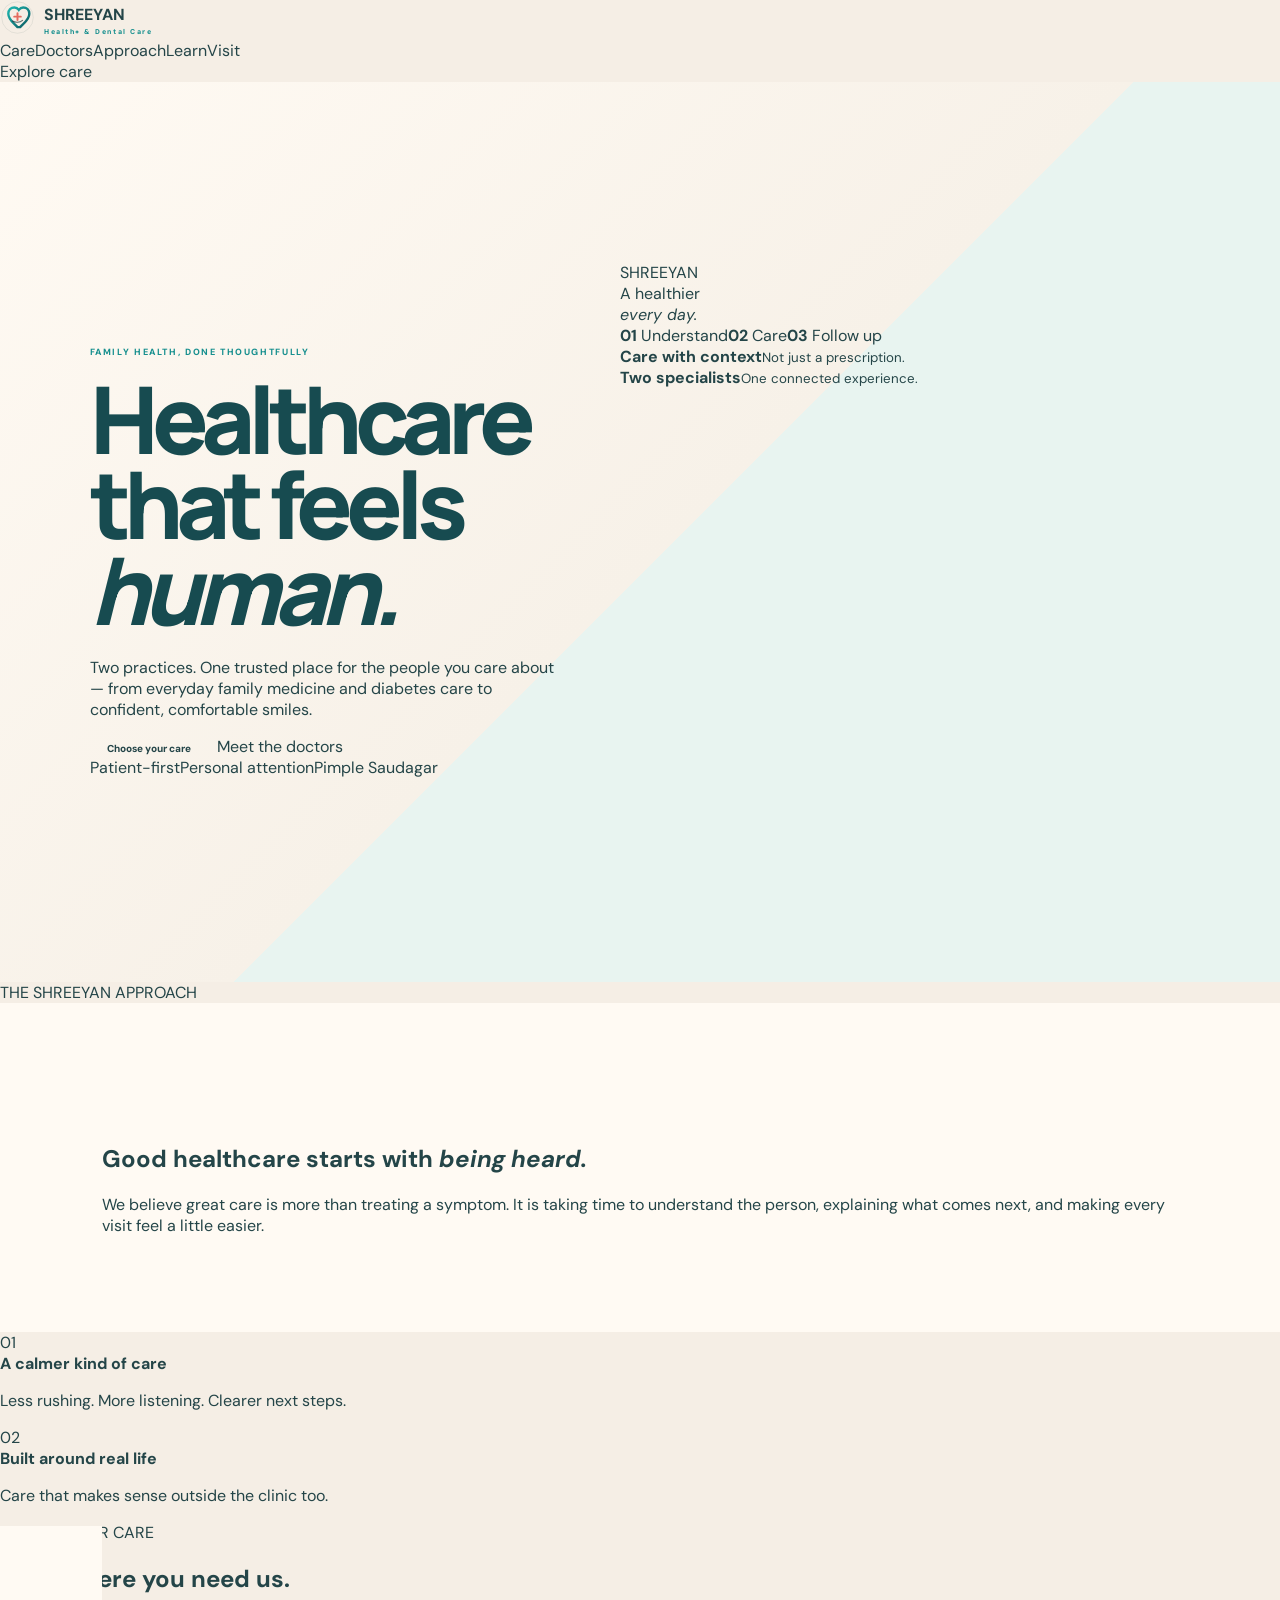
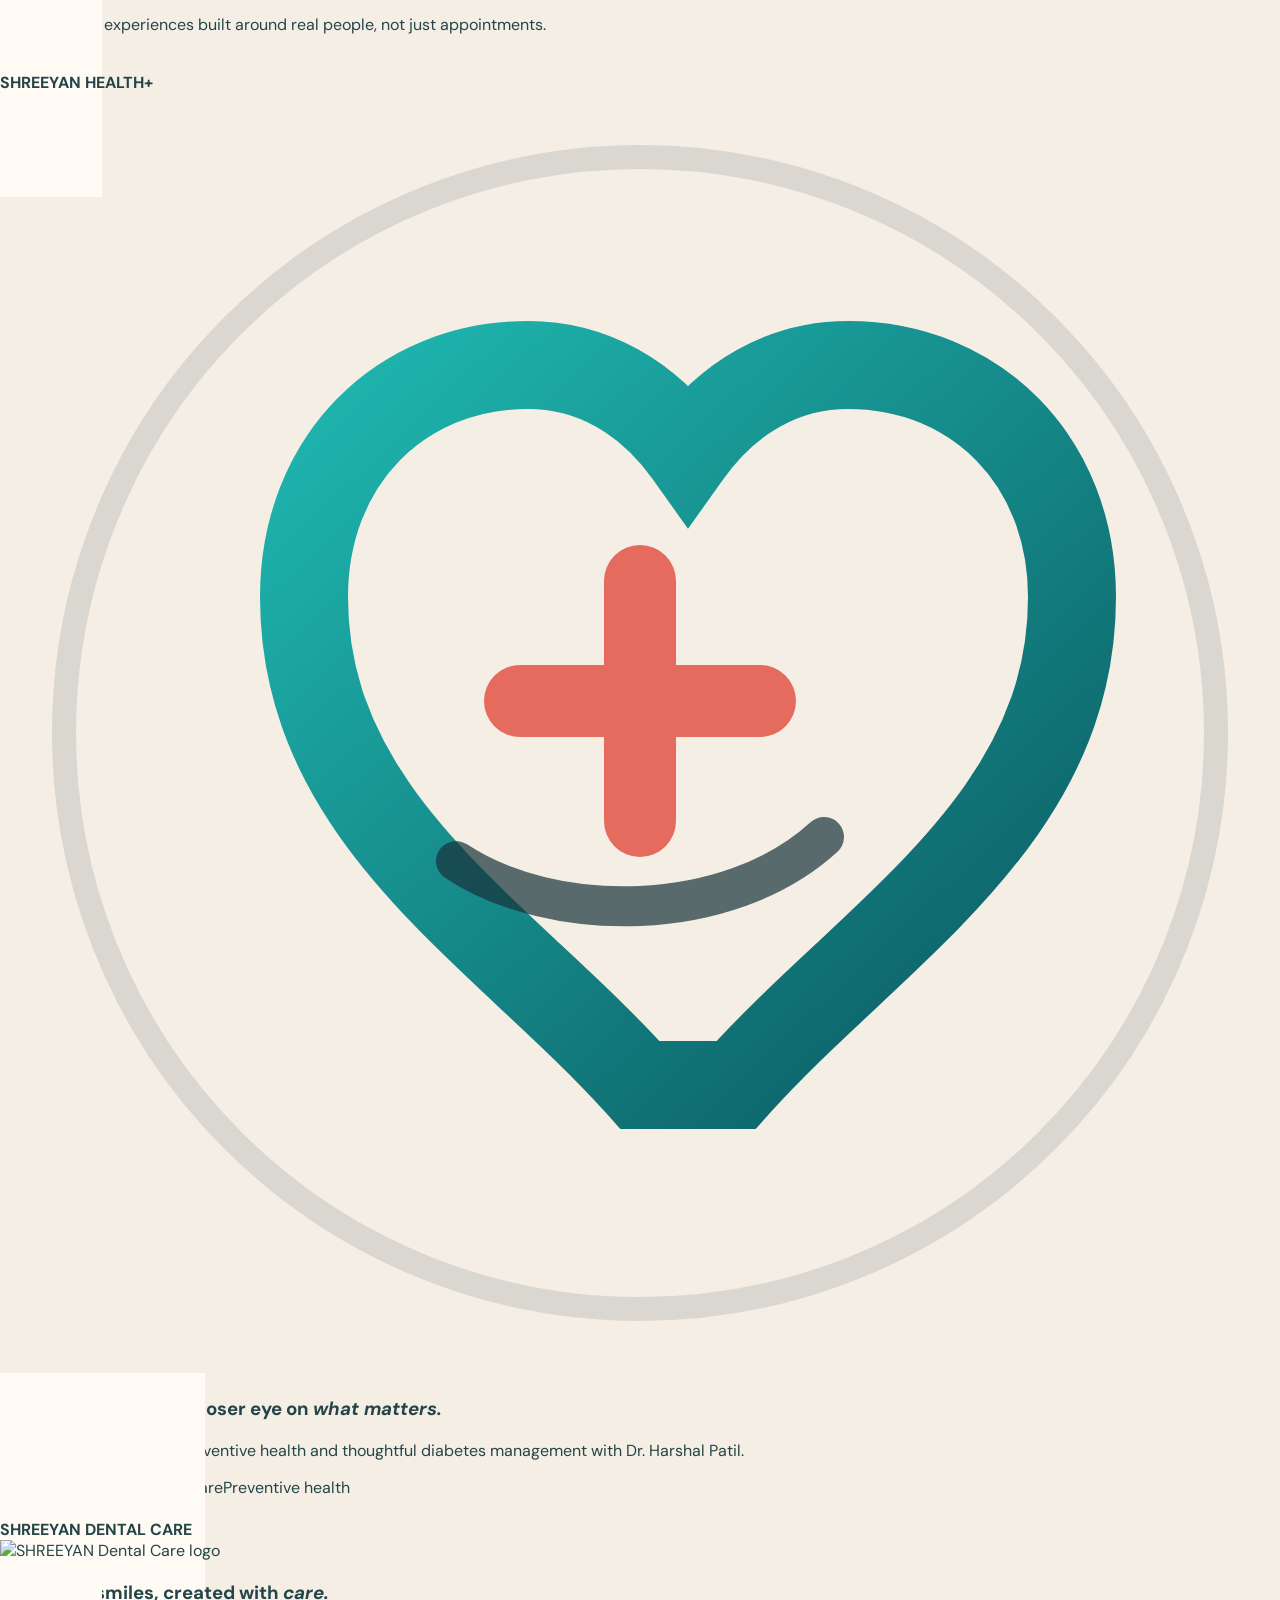
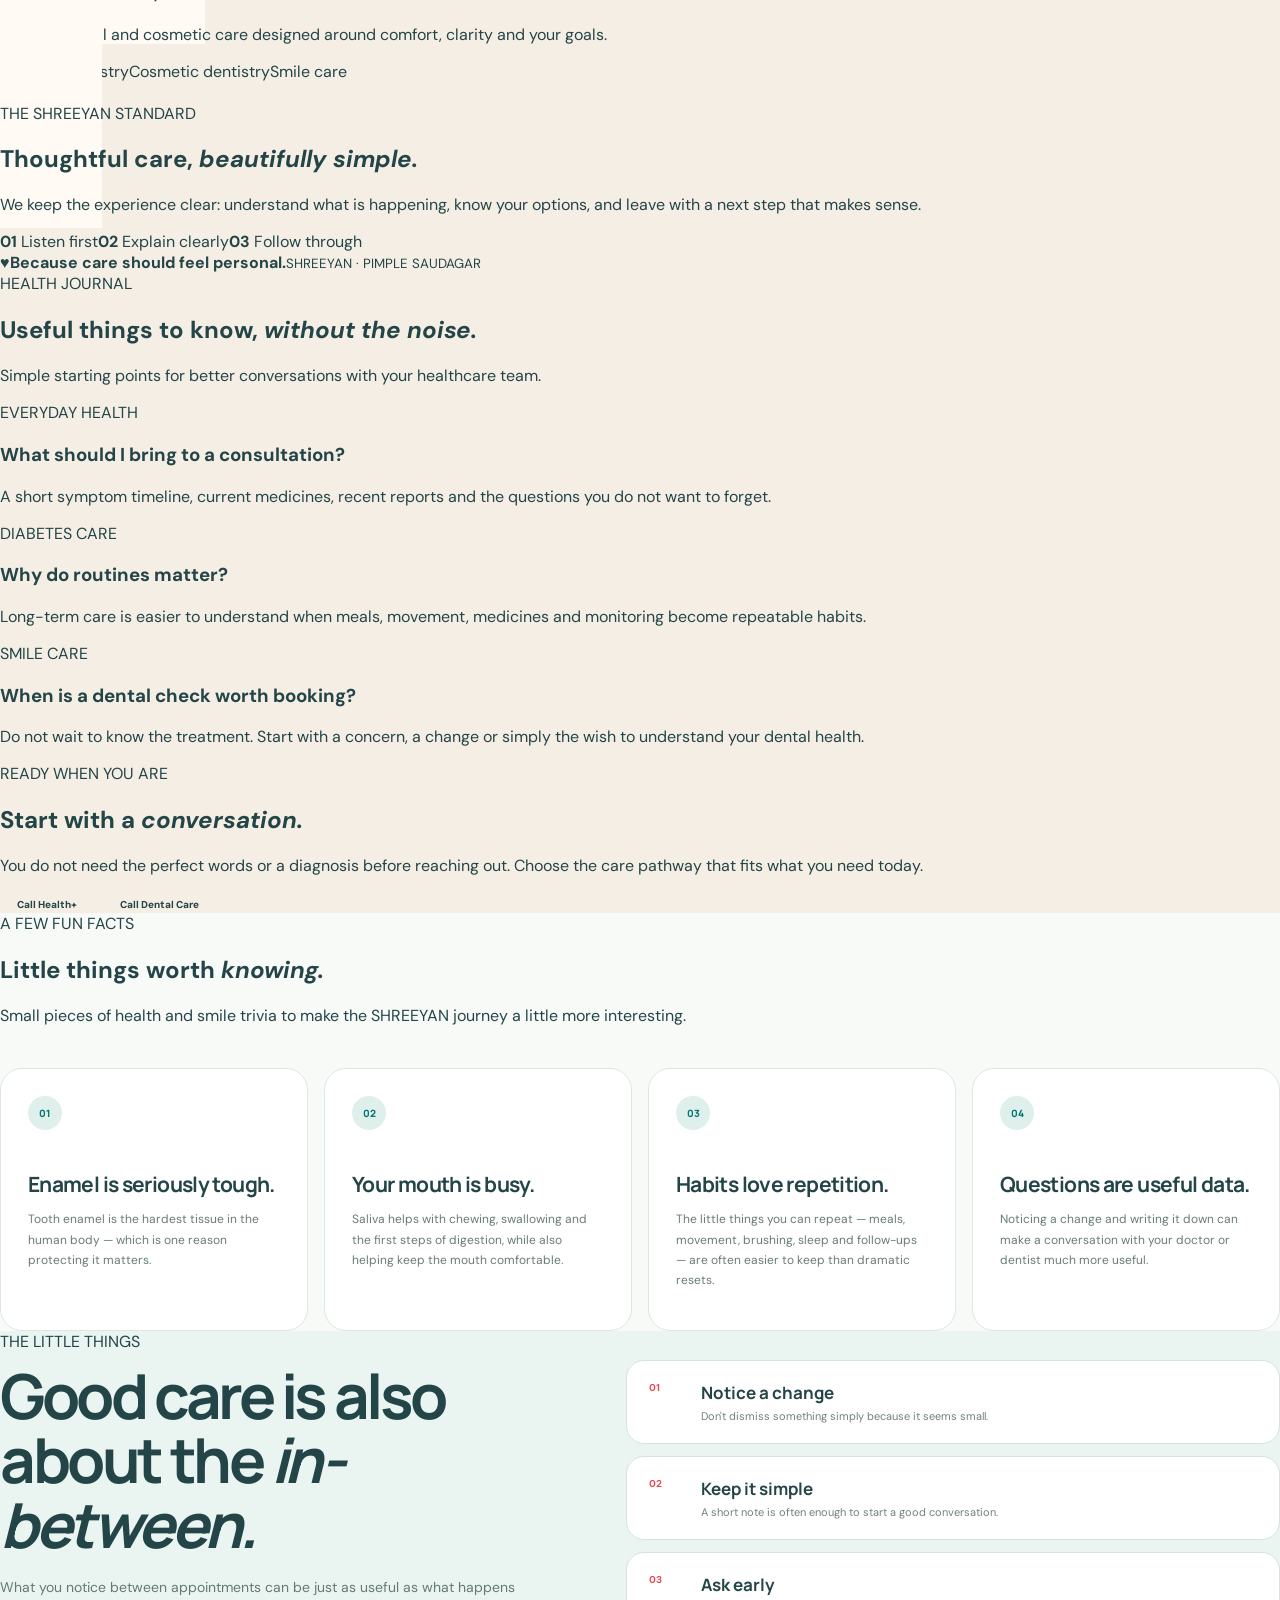
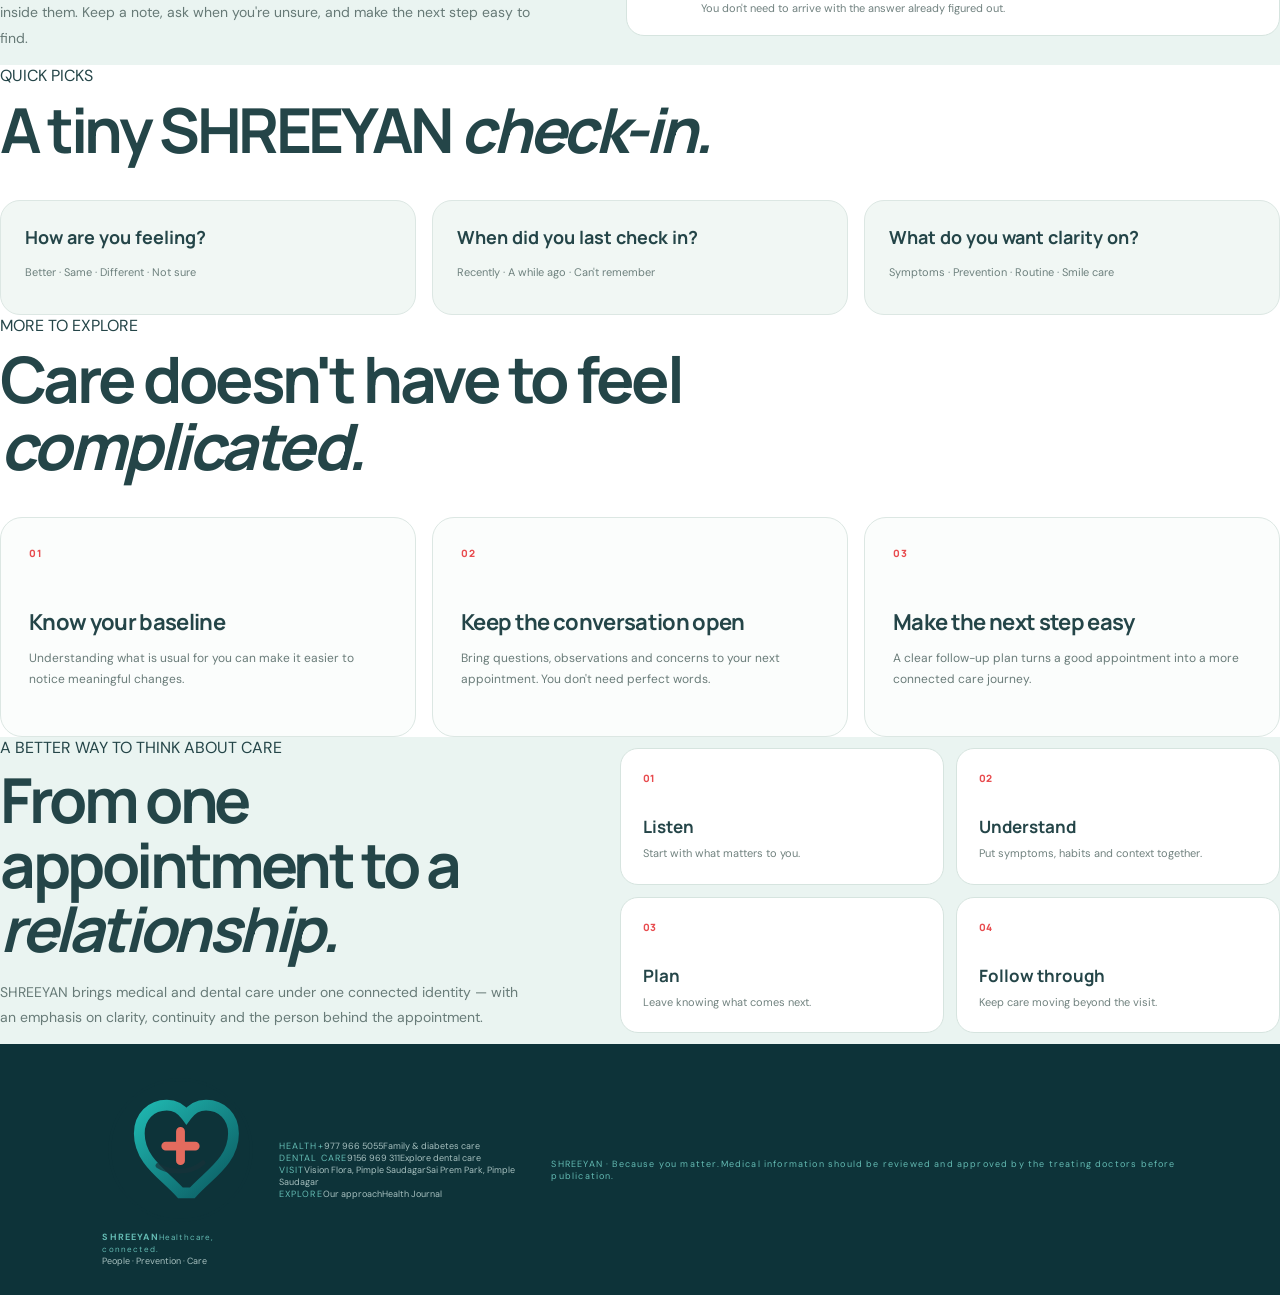
==== commit afed4140: "Load V4 styling on main SHREEYAN page" ====
--- a/index.html
+++ b/index.html
@@ -1,14 +1 @@
-<!doctype html><html lang="en"><head><meta charset="utf-8"><meta name="viewport" content="width=device-width,initial-scale=1"><title>SHREEYAN — Health+ & Dental Care</title><meta name="description" content="SHREEYAN Health+ and Dental Care in Pimple Saudagar, Pune."><link rel="preconnect" href="https://fonts.googleapis.com"><link rel="preconnect" href="https://fonts.gstatic.com" crossorigin><link href="https://fonts.googleapis.com/css2?family=DM+Sans:wght@400;500;600;700&family=Manrope:wght@600;700;800&display=swap" rel="stylesheet"><link rel="stylesheet" href="styles.css"></head><body class="main-page">
-<header><a class="brand" href="index.html"><span class="logo-wrap"><img src="assets/shreyan-mark.svg" alt="SHREEYAN logo"></span><span><b>SHREEYAN</b><small>Health+ & Dental Care</small></span></a><nav><a href="#care">Care</a><a href="#doctors">Doctors</a><a href="#approach">Approach</a><a href="#facts">Learn</a><a href="#visit">Visit</a></nav><a class="pill" href="#care">Explore care <span class="dot-icon" aria-hidden="true"></span></a></header>
-<section class="hero hero-main"><div class="hero-copy"><div class="eyebrow"><span class="eyebrow-dot"></span> FAMILY HEALTH, DONE THOUGHTFULLY</div><h1>Healthcare that feels <i>human.</i></h1><p>Two practices. One trusted place for the people you care about — from everyday family medicine and diabetes care to confident, comfortable smiles.</p><div class="actions"><a class="btn teal" href="#care">Choose your care <span class="btn-mark" aria-hidden="true"></span></a><a class="link" href="#doctors">Meet the doctors <span class="link-mark" aria-hidden="true"></span></a></div><div class="trust"><span>Patient-first</span><span>Personal attention</span><span>Pimple Saudagar</span></div></div><div class="hero-art screen-art"><div class="orbit"></div><div class="screen"><div class="screen-head"><span>SHREEYAN</span><b class="screen-mark" aria-hidden="true"></b></div><div class="screen-main">A healthier<br><i>every day.</i></div><div class="screen-grid"><span><b>01</b> Understand</span><span><b>02</b> Care</span><span><b>03</b> Follow up</span></div></div><div class="bubble one"><b>Care with context</b><small>Not just a prescription.</small></div><div class="bubble two"><b>Two specialists</b><small>One connected experience.</small></div></div></section>
-<section class="section white"><div class="kicker">THE SHREEYAN APPROACH</div><div class="intro"><h2>Good healthcare starts with <i>being heard.</i></h2><p>We believe great care is more than treating a symptom. It is taking time to understand the person, explaining what comes next, and making every visit feel a little easier.</p></div><div class="warm-note"><span>01</span><div><b>A calmer kind of care</b><p>Less rushing. More listening. Clearer next steps.</p></div><span>02</span><div><b>Built around real life</b><p>Care that makes sense outside the clinic too.</p></div></div></section>
-<section id="care" class="section"><div class="heading"><div><div class="kicker">CHOOSE YOUR CARE</div><h2>Start where you need us.</h2></div><p>Focused care experiences built around real people, not just appointments.</p></div><div class="care-grid"><a class="care health" href="health.html"><div class="cardline"><b>SHREEYAN HEALTH+</b><span class="card-mark" aria-hidden="true"></span></div><div class="care-logo health-card-logo"><img src="assets/shreyan-mark.svg" alt="SHREEYAN logo"></div><h3>Family health, with a closer eye on <i>what matters.</i></h3><p>Everyday consultations, preventive health and thoughtful diabetes management with Dr. Harshal Patil.</p><div class="chips"><span>Family medicine</span><span>Diabetes care</span><span>Preventive health</span></div></a><a class="care dental" href="dental.html"><div class="cardline"><b>SHREEYAN DENTAL CARE</b><span class="card-mark" aria-hidden="true"></span></div><div class="care-logo dental-card-logo"><img src="assets/dental-mark.svg" alt="SHREEYAN Dental Care logo"></div><h3>Confident smiles, created with <i>care.</i></h3><p>Modern dental and cosmetic care designed around comfort, clarity and your goals.</p><div class="chips"><span>General dentistry</span><span>Cosmetic dentistry</span><span>Smile care</span></div></a></div></section>
-<section class="section signature-section"><div class="signature-copy"><div class="kicker">THE SHREEYAN STANDARD</div><h2>Thoughtful care, <i>beautifully simple.</i></h2><p>We keep the experience clear: understand what is happening, know your options, and leave with a next step that makes sense.</p><div class="signature-points"><span><b>01</b> Listen first</span><span><b>02</b> Explain clearly</span><span><b>03</b> Follow through</span></div></div><div class="signature-card"><span class="signature-orb">♥</span><b>Because care should feel personal.</b><small>SHREEYAN · PIMPLE SAUDAGAR</small></div></section>
-<section class="section journal-section"><div class="heading"><div><div class="kicker">HEALTH JOURNAL</div><h2>Useful things to know, <i>without the noise.</i></h2></div><p>Simple starting points for better conversations with your healthcare team.</p></div><div class="journal-grid"><article><span>EVERYDAY HEALTH</span><h3>What should I bring to a consultation?</h3><p>A short symptom timeline, current medicines, recent reports and the questions you do not want to forget.</p></article><article><span>DIABETES CARE</span><h3>Why do routines matter?</h3><p>Long-term care is easier to understand when meals, movement, medicines and monitoring become repeatable habits.</p></article><article><span>SMILE CARE</span><h3>When is a dental check worth booking?</h3><p>Do not wait to know the treatment. Start with a concern, a change or simply the wish to understand your dental health.</p></article></div></section>
-<section class="section booking-section"><div><div class="kicker">READY WHEN YOU ARE</div><h2>Start with a <i>conversation.</i></h2><p>You do not need the perfect words or a diagnosis before reaching out. Choose the care pathway that fits what you need today.</p></div><div class="booking-actions"><a class="btn teal" href="tel:9779665055">Call Health+ <span class="btn-mark"></span></a><a class="btn red" href="tel:9156969311">Call Dental Care <span class="btn-mark"></span></a></div></section>
-<section class="section fun-facts-section"><div class="heading"><div><div class="kicker">A FEW FUN FACTS</div><h2>Little things worth <i>knowing.</i></h2></div><p>Small pieces of health and smile trivia to make the SHREEYAN journey a little more interesting.</p></div><div class="fun-facts-grid"><article><span>01</span><b>Enamel is seriously tough.</b><p>Tooth enamel is the hardest tissue in the human body — which is one reason protecting it matters.</p></article><article><span>02</span><b>Your mouth is busy.</b><p>Saliva helps with chewing, swallowing and the first steps of digestion, while also helping keep the mouth comfortable.</p></article><article><span>03</span><b>Habits love repetition.</b><p>The little things you can repeat — meals, movement, brushing, sleep and follow-ups — are often easier to keep than dramatic resets.</p></article><article><span>04</span><b>Questions are useful data.</b><p>Noticing a change and writing it down can make a conversation with your doctor or dentist much more useful.</p></article></div></section>
-<section class="section little-things-section"><div class="little-things-copy"><div class="kicker">THE LITTLE THINGS</div><h2>Good care is also about the <i>in-between.</i></h2><p>What you notice between appointments can be just as useful as what happens inside them. Keep a note, ask when you're unsure, and make the next step easy to find.</p></div><div class="little-things-list"><div><b>01</b><span>Notice a change</span><small>Don't dismiss something simply because it seems small.</small></div><div><b>02</b><span>Keep it simple</span><small>A short note is often enough to start a good conversation.</small></div><div><b>03</b><span>Ask early</span><small>You don't need to arrive with the answer already figured out.</small></div></div></section>
-<section class="section quick-picks-section"><div class="kicker">QUICK PICKS</div><h2>A tiny SHREEYAN <i>check-in.</i></h2><div class="quick-picks-grid"><div><b>How are you feeling?</b><p>Better · Same · Different · Not sure</p></div><div><b>When did you last check in?</b><p>Recently · A while ago · Can't remember</p></div><div><b>What do you want clarity on?</b><p>Symptoms · Prevention · Routine · Smile care</p></div></div></section>
-<section class="section v4-feature-section"><div class="kicker">MORE TO EXPLORE</div><h2>Care doesn't have to feel <i>complicated.</i></h2><div class="v4-feature-grid"><article><div class="v4-num">01</div><h3>Know your baseline</h3><p>Understanding what is usual for you can make it easier to notice meaningful changes.</p></article><article><div class="v4-num">02</div><h3>Keep the conversation open</h3><p>Bring questions, observations and concerns to your next appointment. You don't need perfect words.</p></article><article><div class="v4-num">03</div><h3>Make the next step easy</h3><p>A clear follow-up plan turns a good appointment into a more connected care journey.</p></article></div></section>
-<section class="section v4-story-section"><div class="v4-story-copy"><div class="kicker">A BETTER WAY TO THINK ABOUT CARE</div><h2>From one appointment to a <i>relationship.</i></h2><p>SHREEYAN brings medical and dental care under one connected identity — with an emphasis on clarity, continuity and the person behind the appointment.</p></div><div class="v4-story-steps"><div><span>01</span><b>Listen</b><small>Start with what matters to you.</small></div><div><span>02</span><b>Understand</b><small>Put symptoms, habits and context together.</small></div><div><span>03</span><b>Plan</b><small>Leave knowing what comes next.</small></div><div><span>04</span><b>Follow through</b><small>Keep care moving beyond the visit.</small></div></div></section>
-<footer class="site-footer"><div class="footer-top"><a class="footer-brand" href="index.html"><img src="assets/shreyan-mark.svg" alt="SHREEYAN logo"><span><b>SHREEYAN</b><small>Healthcare, connected.</small></span></a><div class="footer-tagline">People · Prevention · Care</div></div><div class="footer-grid"><div class="footer-col"><span class="footer-label">HEALTH+</span><a href="tel:9779665055">977 966 5055</a><a href="index.html#care">Family & diabetes care</a></div><div class="footer-col"><span class="footer-label">DENTAL CARE</span><a href="tel:9156969311">9156 969 311</a><a href="dental.html">Explore dental care</a></div><div class="footer-col"><span class="footer-label">VISIT</span><a href="index.html#visit">Vision Flora, Pimple Saudagar</a><a href="dental.html#contact">Sai Prem Park, Pimple Saudagar</a></div><div class="footer-col footer-col-lower"><span class="footer-label">EXPLORE</span><a href="index.html#approach">Our approach</a><a href="index.html#facts">Health Journal</a></div></div><div class="footer-bottom"><span>SHREEYAN · Because you matter.</span><span>Medical information should be reviewed and approved by the treating doctors before publication.</span></div></footer></body></html>+<!doctype html><html lang="en"><head><meta charset="utf-8"><meta name="viewport" content="width=device-width,initial-scale=1"><title>SHREEYAN — Health+ & Dental Care</title><meta name="description" content="SHREEYAN Health+ and Dental Care in Pimple Saudagar, Pune."><link rel="preconnect" href="https://fonts.googleapis.com"><link rel="preconnect" href="https://fonts.gstatic.com" crossorigin><link href="https://fonts.googleapis.com/css2?family=DM+Sans:wght@400;500;600;700&family=Manrope:wght@600;700;800&display=swap" rel="stylesheet"><link rel="stylesheet" href="styles.css"><link rel="stylesheet" href="v4.css"></head><body class="main-page"><header><a class="brand" href="index.html"><span class="logo-wrap"><img src="assets/shreyan-mark.svg" alt="SHREEYAN logo"></span><span><b>SHREEYAN</b><small>Health+ & Dental Care</small></span></a><nav><a href="#care">Care</a><a href="#doctors">Doctors</a><a href="#approach">Approach</a><a href="#facts">Learn</a><a href="#visit">Visit</a></nav><a class="pill" href="#care">Explore care <span class="dot-icon" aria-hidden="true"></span></a></header><section class="hero hero-main"><div class="hero-copy"><div class="eyebrow"><span class="eyebrow-dot"></span> FAMILY HEALTH, DONE THOUGHTFULLY</div><h1>Healthcare that feels <i>human.</i></h1><p>Two practices. One trusted place for the people you care about — from everyday family medicine and diabetes care to confident, comfortable smiles.</p><div class="actions"><a class="btn teal" href="#care">Choose your care <span class="btn-mark" aria-hidden="true"></span></a><a class="link" href="#doctors">Meet the doctors <span class="link-mark" aria-hidden="true"></span></a></div><div class="trust"><span>Patient-first</span><span>Personal attention</span><span>Pimple Saudagar</span></div></div><div class="hero-art screen-art"><div class="orbit"></div><div class="screen"><div class="screen-head"><span>SHREEYAN</span><b class="screen-mark" aria-hidden="true"></b></div><div class="screen-main">A healthier<br><i>every day.</i></div><div class="screen-grid"><span><b>01</b> Understand</span><span><b>02</b> Care</span><span><b>03</b> Follow up</span></div></div><div class="bubble one"><b>Care with context</b><small>Not just a prescription.</small></div><div class="bubble two"><b>Two specialists</b><small>One connected experience.</small></div></div></section><section class="section white"><div class="kicker">THE SHREEYAN APPROACH</div><div class="intro"><h2>Good healthcare starts with <i>being heard.</i></h2><p>We believe great care is more than treating a symptom. It is taking time to understand the person, explaining what comes next, and making every visit feel a little easier.</p></div><div class="warm-note"><span>01</span><div><b>A calmer kind of care</b><p>Less rushing. More listening. Clearer next steps.</p></div><span>02</span><div><b>Built around real life</b><p>Care that makes sense outside the clinic too.</p></div></div></section><section id="care" class="section"><div class="heading"><div><div class="kicker">CHOOSE YOUR CARE</div><h2>Start where you need us.</h2></div><p>Focused care experiences built around real people, not just appointments.</p></div><div class="care-grid"><a class="care health" href="health.html"><div class="cardline"><b>SHREEYAN HEALTH+</b><span class="card-mark" aria-hidden="true"></span></div><div class="care-logo health-card-logo"><img src="assets/shreyan-mark.svg" alt="SHREEYAN logo"></div><h3>Family health, with a closer eye on <i>what matters.</i></h3><p>Everyday consultations, preventive health and thoughtful diabetes management with Dr. Harshal Patil.</p><div class="chips"><span>Family medicine</span><span>Diabetes care</span><span>Preventive health</span></div></a><a class="care dental" href="dental.html"><div class="cardline"><b>SHREEYAN DENTAL CARE</b><span class="card-mark" aria-hidden="true"></span></div><div class="care-logo dental-card-logo"><img src="assets/dental-mark.svg" alt="SHREEYAN Dental Care logo"></div><h3>Confident smiles, created with <i>care.</i></h3><p>Modern dental and cosmetic care designed around comfort, clarity and your goals.</p><div class="chips"><span>General dentistry</span><span>Cosmetic dentistry</span><span>Smile care</span></div></a></div></section><section class="section signature-section"><div class="signature-copy"><div class="kicker">THE SHREEYAN STANDARD</div><h2>Thoughtful care, <i>beautifully simple.</i></h2><p>We keep the experience clear: understand what is happening, know your options, and leave with a next step that makes sense.</p><div class="signature-points"><span><b>01</b> Listen first</span><span><b>02</b> Explain clearly</span><span><b>03</b> Follow through</span></div></div><div class="signature-card"><span class="signature-orb">♥</span><b>Because care should feel personal.</b><small>SHREEYAN · PIMPLE SAUDAGAR</small></div></section><section class="section journal-section"><div class="heading"><div><div class="kicker">HEALTH JOURNAL</div><h2>Useful things to know, <i>without the noise.</i></h2></div><p>Simple starting points for better conversations with your healthcare team.</p></div><div class="journal-grid"><article><span>EVERYDAY HEALTH</span><h3>What should I bring to a consultation?</h3><p>A short symptom timeline, current medicines, recent reports and the questions you do not want to forget.</p></article><article><span>DIABETES CARE</span><h3>Why do routines matter?</h3><p>Long-term care is easier to understand when meals, movement, medicines and monitoring become repeatable habits.</p></article><article><span>SMILE CARE</span><h3>When is a dental check worth booking?</h3><p>Do not wait to know the treatment. Start with a concern, a change or simply the wish to understand your dental health.</p></article></div></section><section class="section booking-section"><div><div class="kicker">READY WHEN YOU ARE</div><h2>Start with a <i>conversation.</i></h2><p>You do not need the perfect words or a diagnosis before reaching out. Choose the care pathway that fits what you need today.</p></div><div class="booking-actions"><a class="btn teal" href="tel:9779665055">Call Health+ <span class="btn-mark"></span></a><a class="btn red" href="tel:9156969311">Call Dental Care <span class="btn-mark"></span></a></div></section><section class="section fun-facts-section"><div class="heading"><div><div class="kicker">A FEW FUN FACTS</div><h2>Little things worth <i>knowing.</i></h2></div><p>Small pieces of health and smile trivia to make the SHREEYAN journey a little more interesting.</p></div><div class="fun-facts-grid"><article><span>01</span><b>Enamel is seriously tough.</b><p>Tooth enamel is the hardest tissue in the human body — which is one reason protecting it matters.</p></article><article><span>02</span><b>Your mouth is busy.</b><p>Saliva helps with chewing, swallowing and the first steps of digestion, while also helping keep the mouth comfortable.</p></article><article><span>03</span><b>Habits love repetition.</b><p>The little things you can repeat — meals, movement, brushing, sleep and follow-ups — are often easier to keep than dramatic resets.</p></article><article><span>04</span><b>Questions are useful data.</b><p>Noticing a change and writing it down can make a conversation with your doctor or dentist much more useful.</p></article></div></section><section class="section little-things-section"><div class="little-things-copy"><div class="kicker">THE LITTLE THINGS</div><h2>Good care is also about the <i>in-between.</i></h2><p>What you notice between appointments can be just as useful as what happens inside them. Keep a note, ask when you're unsure, and make the next step easy to find.</p></div><div class="little-things-list"><div><b>01</b><span>Notice a change</span><small>Don't dismiss something simply because it seems small.</small></div><div><b>02</b><span>Keep it simple</span><small>A short note is often enough to start a good conversation.</small></div><div><b>03</b><span>Ask early</span><small>You don't need to arrive with the answer already figured out.</small></div></div></section><section class="section quick-picks-section"><div class="kicker">QUICK PICKS</div><h2>A tiny SHREEYAN <i>check-in.</i></h2><div class="quick-picks-grid"><div><b>How are you feeling?</b><p>Better · Same · Different · Not sure</p></div><div><b>When did you last check in?</b><p>Recently · A while ago · Can't remember</p></div><div><b>What do you want clarity on?</b><p>Symptoms · Prevention · Routine · Smile care</p></div></div></section><section class="section v4-feature-section"><div class="kicker">MORE TO EXPLORE</div><h2>Care doesn't have to feel <i>complicated.</i></h2><div class="v4-feature-grid"><article><div class="v4-num">01</div><h3>Know your baseline</h3><p>Understanding what is usual for you can make it easier to notice meaningful changes.</p></article><article><div class="v4-num">02</div><h3>Keep the conversation open</h3><p>Bring questions, observations and concerns to your next appointment. You don't need perfect words.</p></article><article><div class="v4-num">03</div><h3>Make the next step easy</h3><p>A clear follow-up plan turns a good appointment into a more connected care journey.</p></article></div></section><section class="section v4-story-section"><div class="v4-story-copy"><div class="kicker">A BETTER WAY TO THINK ABOUT CARE</div><h2>From one appointment to a <i>relationship.</i></h2><p>SHREEYAN brings medical and dental care under one connected identity — with an emphasis on clarity, continuity and the person behind the appointment.</p></div><div class="v4-story-steps"><div><span>01</span><b>Listen</b><small>Start with what matters to you.</small></div><div><span>02</span><b>Understand</b><small>Put symptoms, habits and context together.</small></div><div><span>03</span><b>Plan</b><small>Leave knowing what comes next.</small></div><div><span>04</span><b>Follow through</b><small>Keep care moving beyond the visit.</small></div></div></section><footer class="site-footer"><div class="footer-top"><a class="footer-brand" href="index.html"><img src="assets/shreyan-mark.svg" alt="SHREEYAN logo"><span><b>SHREEYAN</b><small>Healthcare, connected.</small></span></a><div class="footer-tagline">People · Prevention · Care</div></div><div class="footer-grid"><div class="footer-col"><span class="footer-label">HEALTH+</span><a href="tel:9779665055">977 966 5055</a><a href="index.html#care">Family & diabetes care</a></div><div class="footer-col"><span class="footer-label">DENTAL CARE</span><a href="tel:9156969311">9156 969 311</a><a href="dental.html">Explore dental care</a></div><div class="footer-col"><span class="footer-label">VISIT</span><a href="index.html#visit">Vision Flora, Pimple Saudagar</a><a href="dental.html#contact">Sai Prem Park, Pimple Saudagar</a></div><div class="footer-col footer-col-lower"><span class="footer-label">EXPLORE</span><a href="index.html#approach">Our approach</a><a href="index.html#facts">Health Journal</a></div></div><div class="footer-bottom"><span>SHREEYAN · Because you matter.</span><span>Medical information should be reviewed and approved by the treating doctors before publication.</span></div></footer></body></html>
--- a/v4.css
+++ b/v4.css
@@ -0,0 +1 @@
+.fun-facts-section{background:#f8faf8}.fun-facts-grid{display:grid;grid-template-columns:repeat(4,1fr);gap:16px;margin-top:42px}.fun-facts-grid article{background:#fff;border:1px solid #dce7e3;border-radius:22px;padding:27px;min-height:245px;transition:transform .25s ease,box-shadow .25s ease}.fun-facts-grid article:hover{transform:translateY(-5px);box-shadow:0 18px 38px rgba(23,61,61,.08)}.fun-facts-grid span{display:grid;place-items:center;width:34px;height:34px;border-radius:50%;background:#dff0ec;color:#0b7775;font:800 10px Manrope}.fun-facts-grid b{display:block;font:700 21px/1.2 Manrope;letter-spacing:-.03em;margin:42px 0 11px}.fun-facts-grid p{font-size:12px;line-height:1.7;color:#687b78}.little-things-section{display:grid;grid-template-columns:.9fr 1.1fr;gap:90px;align-items:center;background:#eaf4f1}.little-things-copy h2,.quick-picks-section h2,.health-check-section h2,.everyday-section h2,.smile-check-section h2,.smile-notes-section h2{font:700 clamp(42px,5vw,62px)/1.04 Manrope;letter-spacing:-.055em;margin:12px 0 18px}.little-things-copy p,.smile-check-section>div:first-child p{color:#667976;line-height:1.8;font-size:14px;max-width:560px}.little-things-list{display:grid;gap:12px}.little-things-list div{background:#fff;border:1px solid #d6e4df;border-radius:18px;padding:20px 22px;display:grid;grid-template-columns:40px 1fr;column-gap:12px}.little-things-list b{grid-row:span 2;color:#e84c4f;font-size:10px}.little-things-list span{font:700 17px Manrope}.little-things-list small{color:#70817f;font-size:11px;margin-top:5px}.quick-picks-section{background:#fff}.quick-picks-grid{display:grid;grid-template-columns:repeat(3,1fr);gap:16px;margin-top:38px}.quick-picks-grid div{border-radius:20px;padding:24px;background:#f1f7f4;border:1px solid #dce7e3}.quick-picks-grid b{font:700 18px Manrope}.quick-picks-grid p{font-size:11px;color:#6e817e;margin-top:16px}.health-check-section{display:grid;grid-template-columns:.85fr 1.15fr;gap:80px;align-items:center;background:#e8f3ef}.check-list{display:grid;grid-template-columns:1fr 1fr;gap:12px}.check-list div{background:#fff;border-radius:17px;padding:20px;display:flex;gap:15px;align-items:flex-start;border:1px solid #d6e4df}.check-list b{color:#e84c4f;font-size:10px}.check-list span{font:700 14px/1.35 Manrope}.everyday-section{background:#fff}.everyday-grid{display:grid;grid-template-columns:repeat(4,1fr);gap:16px;margin-top:38px}.everyday-grid article{border-top:2px solid #0b7775;padding:20px 4px}.everyday-grid b{font:700 19px Manrope}.everyday-grid p{font-size:12px;line-height:1.7;color:#6b7d7a;margin-top:10px}.dental-facts{background:#f7e4e1}.smile-check-section{display:grid;grid-template-columns:.85fr 1.15fr;gap:80px;align-items:center;background:#fff}.smile-checks{display:grid;gap:12px}.smile-checks div{background:#f7e4e1;border-radius:18px;padding:20px 22px;display:grid;grid-template-columns:40px 1fr;column-gap:12px}.smile-checks b{grid-row:span 2;color:#e84c4f;font-size:10px}.smile-checks span{font:700 16px Manrope}.smile-checks small{color:#756e6c;font-size:11px;margin-top:5px}.smile-notes-section{background:#eaf4f1}.smile-notes-grid{display:grid;grid-template-columns:repeat(3,1fr);gap:16px;margin-top:38px}.smile-notes-grid article{background:#fff;border:1px solid #dce7e3;border-radius:20px;padding:25px;min-height:150px}.smile-notes-grid b{font:700 18px Manrope}.smile-notes-grid p{font-size:12px;line-height:1.7;color:#6b7d7a;margin-top:15px}.v4-feature-section{background:#fff}.v4-feature-section>h2{font:700 clamp(42px,5vw,64px)/1.04 Manrope;letter-spacing:-.055em;margin:10px 0 38px;max-width:800px}.v4-feature-grid{display:grid;grid-template-columns:repeat(3,1fr);gap:16px}.v4-feature-grid article{border:1px solid #dce7e3;border-radius:22px;padding:28px;min-height:220px;background:#fbfdfc;transition:transform .25s ease,box-shadow .25s ease}.v4-feature-grid article:hover{transform:translateY(-5px);box-shadow:0 18px 38px rgba(23,61,61,.08)}.v4-num{font:800 10px Manrope;color:#e84c4f;letter-spacing:.08em}.v4-feature-grid h3{font:700 22px/1.15 Manrope;letter-spacing:-.03em;margin:50px 0 10px}.v4-feature-grid p{font-size:12px;line-height:1.75;color:#6a7c79;max-width:360px}.v4-story-section{display:grid;grid-template-columns:.9fr 1.1fr;gap:80px;align-items:center;background:#eaf4f1}.v4-story-copy h2{font:700 clamp(42px,5vw,62px)/1.04 Manrope;letter-spacing:-.055em;margin:10px 0 18px}.v4-story-copy p{font-size:14px;line-height:1.8;color:#687b78;max-width:520px}.v4-story-steps{display:grid;grid-template-columns:1fr 1fr;gap:12px}.v4-story-steps>div{background:#fff;border:1px solid #d6e4df;border-radius:18px;padding:22px}.v4-story-steps span{display:block;font:800 10px Manrope;color:#e84c4f;margin-bottom:30px}.v4-story-steps b{display:block;font:700 17px Manrope}.v4-story-steps small{display:block;color:#71827f;font-size:11px;line-height:1.5;margin-top:7px}.dental-extra{background:#f7e4e1}.dental-story{background:#f0f6f3}@media(max-width:900px){.fun-facts-grid,.everyday-grid{grid-template-columns:1fr 1fr}.little-things-section,.health-check-section,.smile-check-section{grid-template-columns:1fr;gap:45px}.v4-feature-grid{grid-template-columns:1fr}.v4-story-section{grid-template-columns:1fr;gap:42px}}@media(max-width:520px){.fun-facts-grid,.everyday-grid,.quick-picks-grid,.check-list,.smile-notes-grid{grid-template-columns:1fr}.little-things-copy h2,.quick-picks-section h2,.health-check-section h2,.everyday-section h2,.smile-check-section h2,.smile-notes-section h2,.v4-feature-section>h2,.v4-story-copy h2{font-size:36px}.v4-story-steps{grid-template-columns:1fr}}
